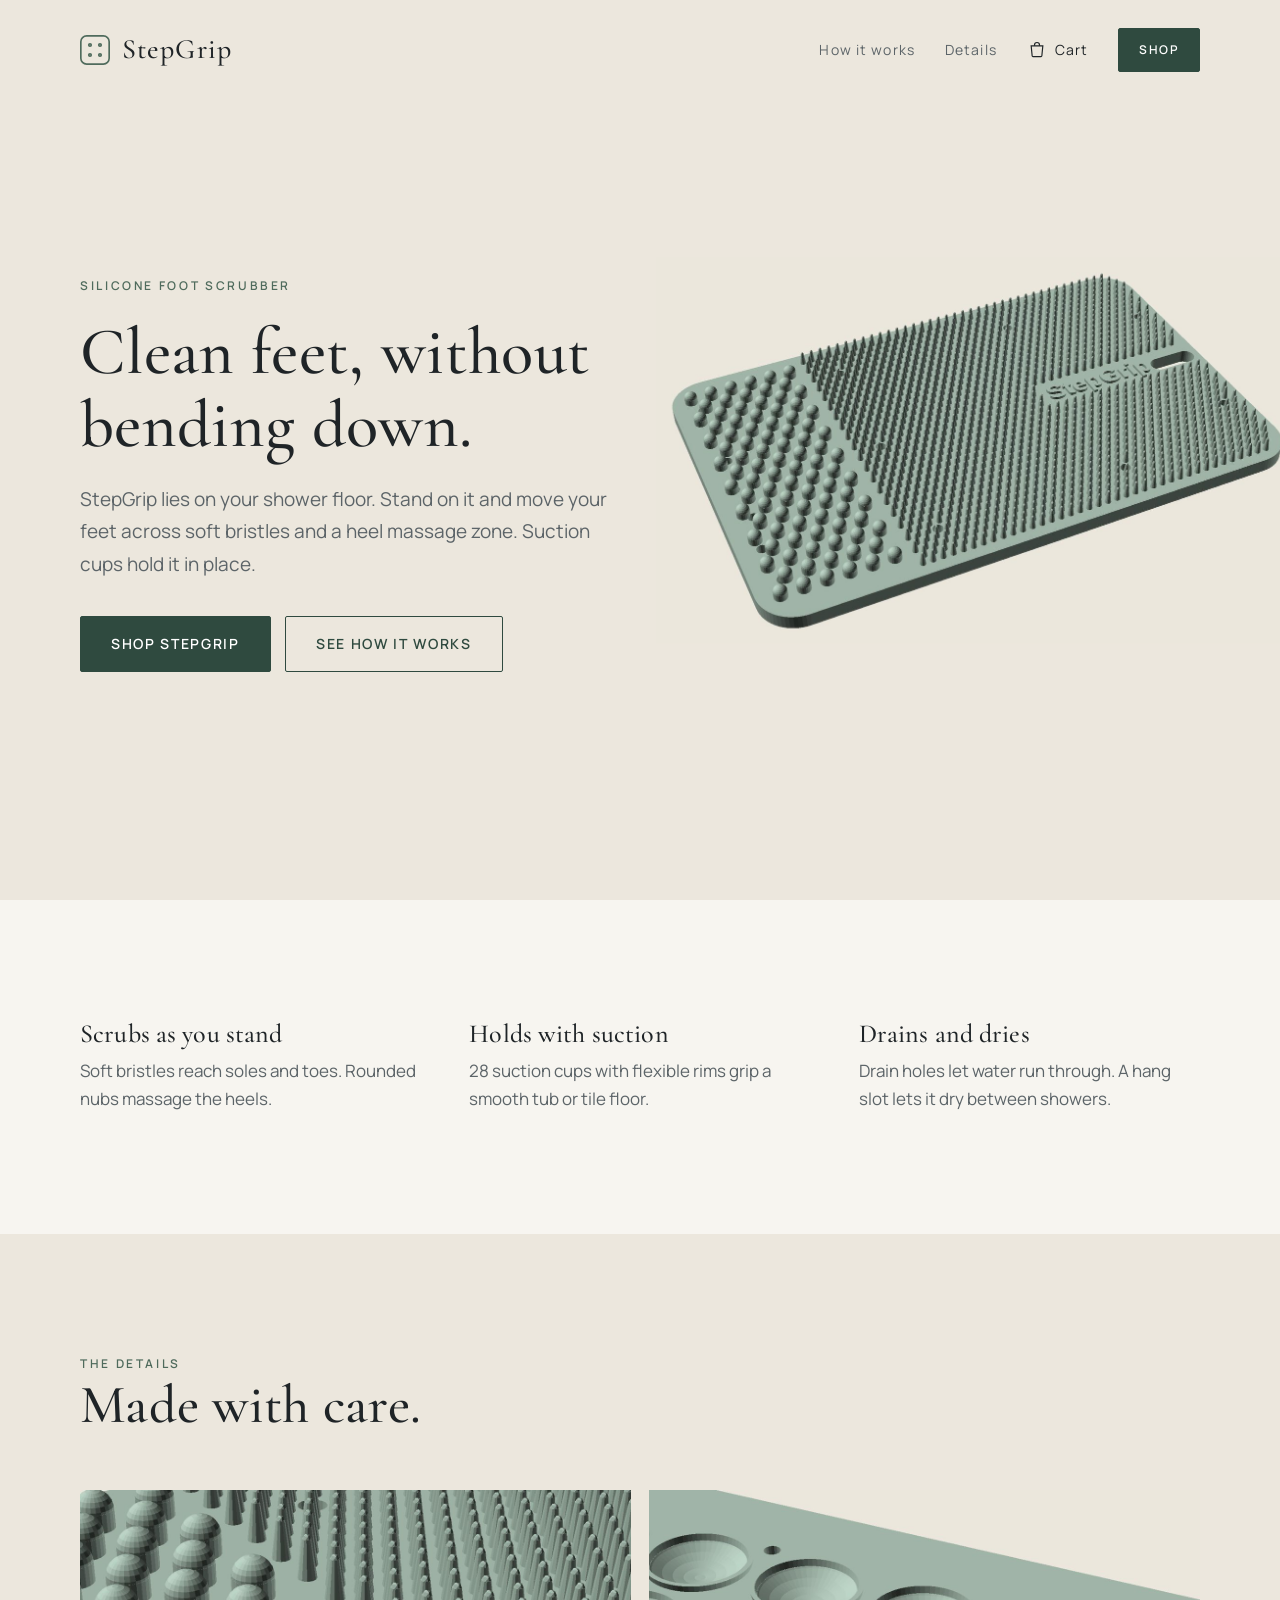
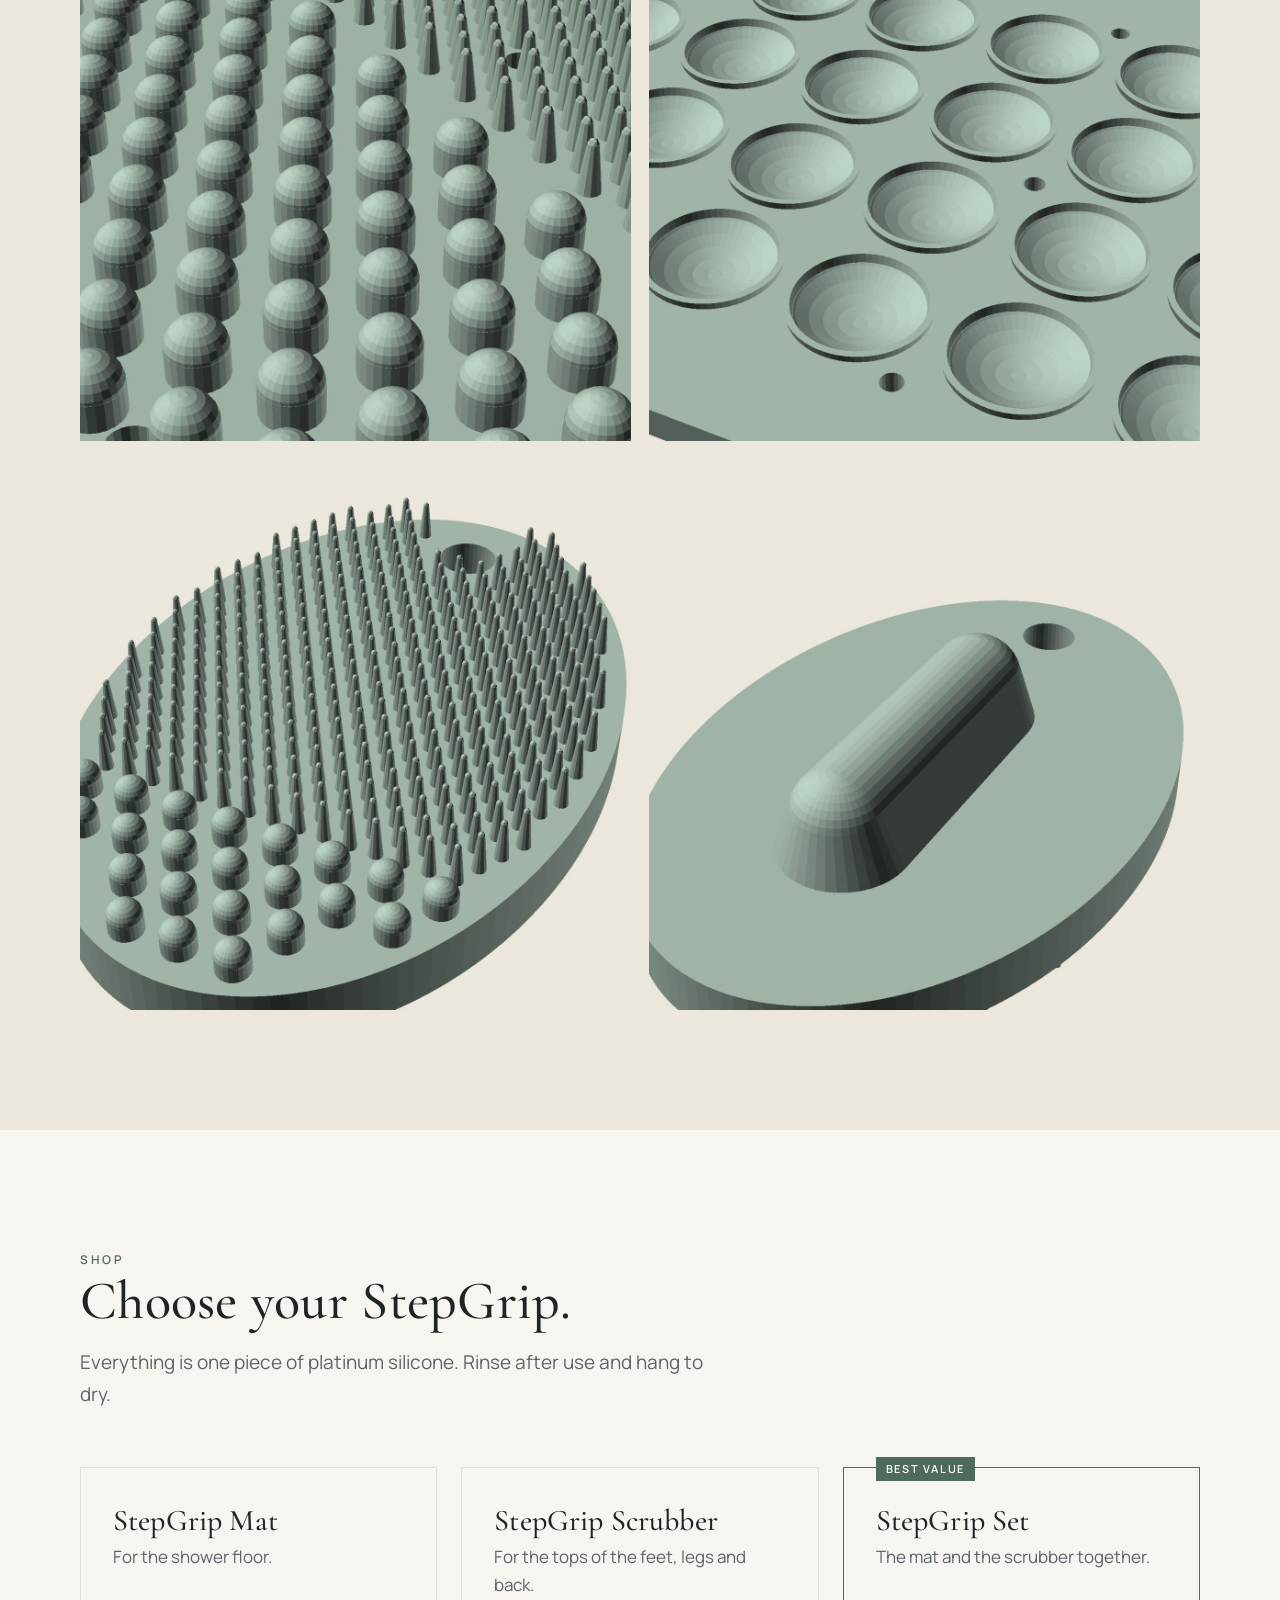
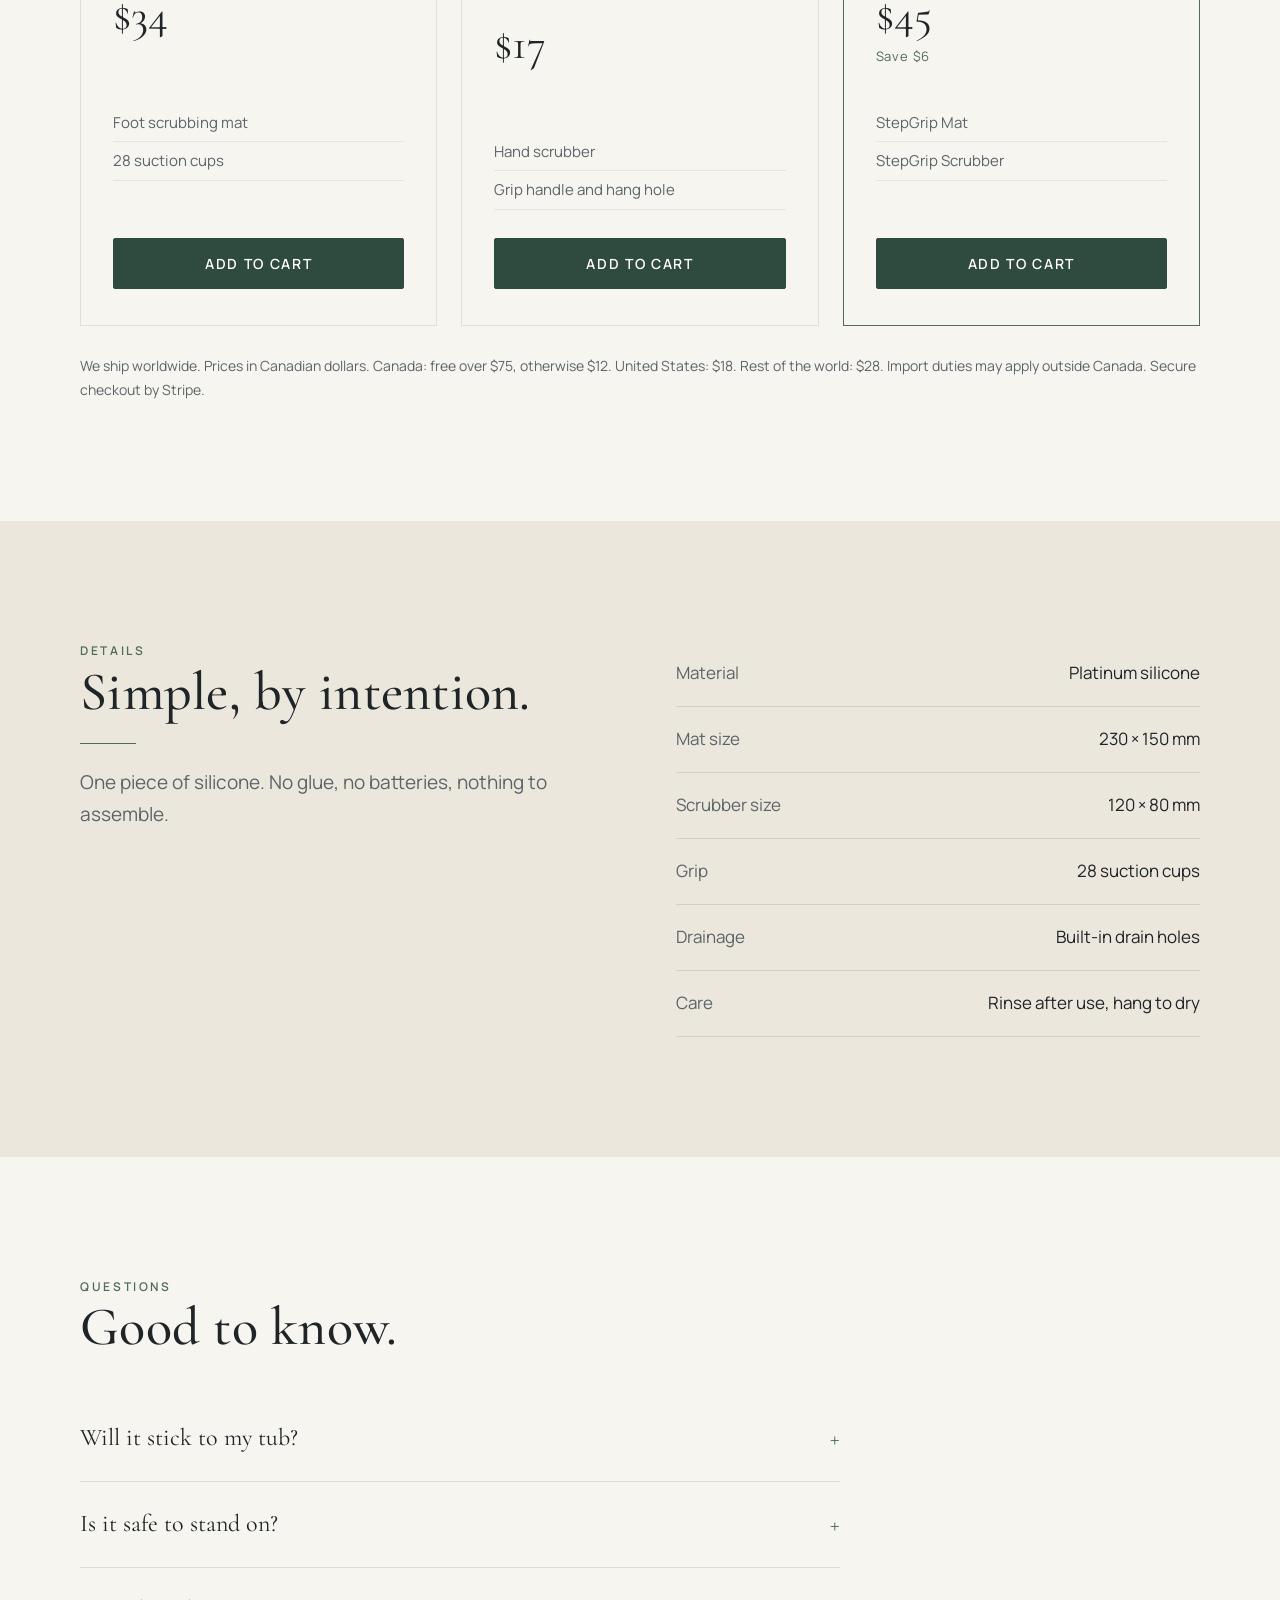
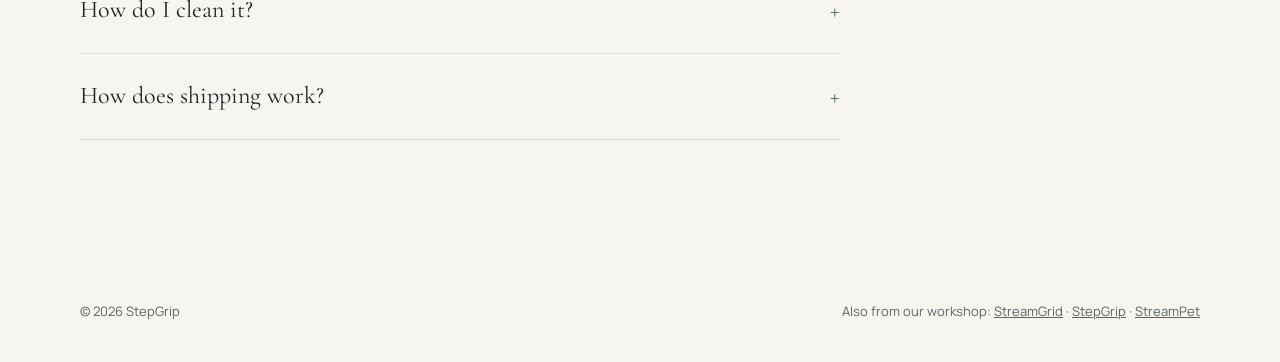
==== stepgrip.html @ 47c677d3 "Add StepGrip and StreamPet pages with shared cart - stepgrip.html: mat ($34), scrubber ($17), set ($" ====
<!doctype html>
<html lang="en">
<head>
<meta charset="utf-8">
<meta name="viewport" content="width=device-width, initial-scale=1">
<title>StepGrip — Clean feet, without bending down</title>
<meta name="description" content="StepGrip is a silicone foot scrubbing mat for the shower, with 28 suction cups, soft bristles and a heel massage zone.">
<link rel="icon" href="assets/favicon.svg" type="image/svg+xml">
<link rel="preconnect" href="https://fonts.googleapis.com">
<link rel="preconnect" href="https://fonts.gstatic.com" crossorigin>
<link href="https://fonts.googleapis.com/css2?family=Cormorant+Garamond:wght@400;500;600&family=Manrope:wght@400;500;600&display=swap" rel="stylesheet">
<link rel="stylesheet" href="assets/site.css">
<style>
  :root { --brass: #4F6B5C; --brass-lt: #9DB3A6; --deep: #2F4A3F; }
  .set .price small { font-family: var(--sans); font-size: 14px; color: var(--slate); }
  .gallery.two figure:nth-child(n) { grid-column: span 3; grid-row: auto; }
  .back-link { font-size: 13px; color: var(--slate); }
</style>
</head>
<body>

<header>
  <div class="wrap">
    <a class="logo" href="stepgrip.html" aria-label="StepGrip home">
      <svg viewBox="0 0 72 72" aria-hidden="true"><g fill="none" stroke="#4F6B5C" stroke-width="4" stroke-linecap="round"><rect x="2" y="2" width="68" height="68" rx="14"/><circle cx="24" cy="24" r="3"/><circle cx="48" cy="24" r="3"/><circle cx="24" cy="48" r="3"/><circle cx="48" cy="48" r="3"/></g></svg>
      <span>StepGrip</span>
    </a>
    <nav>
      <a href="#how">How it works</a>
      <a href="#details">Details</a>
      <button class="cart-btn" data-open-cart aria-label="Open cart"><svg viewBox="0 0 24 24" fill="none" stroke="currentColor" stroke-width="1.4" aria-hidden="true"><path d="M5 7h14l-1.2 12.2a1 1 0 0 1-1 .8H7.2a1 1 0 0 1-1-.8L5 7Z"/><path d="M9 7V6a3 3 0 0 1 6 0v1"/></svg><span class="label">Cart</span><span class="count" data-cart-count hidden>0</span></button>
      <a class="btn" href="#shop">Shop</a>
    </nav>
  </div>
</header>

<main id="top">
  <section class="hero">
    <div class="wrap">
      <div class="hero-text">
        <p class="eyebrow fade d1">Silicone foot scrubber</p>
        <h1 class="fade d2">Clean feet, without bending down.</h1>
        <p class="lead fade d3">StepGrip lies on your shower floor. Stand on it and move your feet across soft bristles and a heel massage zone. Suction cups hold it in place.</p>
        <div class="actions fade d4">
          <a class="btn" href="#shop">Shop StepGrip</a>
          <a class="btn ghost" href="#how">See how it works</a>
        </div>
      </div>
      <div class="hero-img"><img src="assets/img/stepgrip-hero.jpg" alt="StepGrip silicone foot scrubbing mat" width="1310" height="819" fetchpriority="high"></div>
    </div>
  </section>

  <section id="how">
    <div class="wrap intro">
      <div class="reveal"><h3>Scrubs as you stand</h3><p>Soft bristles reach soles and toes. Rounded nubs massage the heels.</p></div>
      <div class="reveal"><h3>Holds with suction</h3><p>28 suction cups with flexible rims grip a smooth tub or tile floor.</p></div>
      <div class="reveal"><h3>Drains and dries</h3><p>Drain holes let water run through. A hang slot lets it dry between showers.</p></div>
    </div>
  </section>

  <section class="alt">
    <div class="wrap">
      <p class="eyebrow reveal">The details</p>
      <h2 class="reveal">Made with care.</h2>
      <div class="gallery two">
        <figure class="reveal"><img src="assets/img/stepgrip-detail.jpg" alt="Close-up of StepGrip bristles and heel nubs" loading="lazy" width="1200" height="1200"><figcaption>Soft bristles beside a heel massage zone.</figcaption></figure>
        <figure class="reveal"><img src="assets/img/stepgrip-back.jpg" alt="Suction cups on the back of StepGrip" loading="lazy" width="1200" height="1200"><figcaption>28 suction cups with flexible sealing rims.</figcaption></figure>
        <figure class="reveal"><img src="assets/img/scrubber-front.jpg" alt="StepGrip Scrubber bristle side" loading="lazy" width="1200" height="1200"><figcaption>The Scrubber: soft bristles for the tops of the feet.</figcaption></figure>
        <figure class="reveal"><img src="assets/img/scrubber-back.jpg" alt="StepGrip Scrubber grip handle" loading="lazy" width="1200" height="1200"><figcaption>A firm handle, held like a brush.</figcaption></figure>
      </div>
    </div>
  </section>

  <!-- SHOP — to change a price, change it in config.php AND assets/shop.js -->
  <section id="shop">
    <div class="wrap">
      <p class="eyebrow reveal">Shop</p>
      <h2 class="reveal">Choose your StepGrip.</h2>
      <p class="lead reveal" style="margin-top:16px">Everything is one piece of platinum silicone. Rinse after use and hang to dry.</p>
      <div class="sets">
        <div class="set reveal">
          <h3>StepGrip Mat</h3><p class="what">For the shower floor.</p>
          <div class="price">$34</div><div class="save">&nbsp;</div>
          <ul><li>Foot scrubbing mat</li><li>28 suction cups</li></ul>
          <button class="btn" data-add="stepgrip">Add to cart</button>
        </div>
        <div class="set reveal">
          <h3>StepGrip Scrubber</h3><p class="what">For the tops of the feet, legs and back.</p>
          <div class="price">$17</div><div class="save">&nbsp;</div>
          <ul><li>Hand scrubber</li><li>Grip handle and hang hole</li></ul>
          <button class="btn" data-add="scrubber">Add to cart</button>
        </div>
        <div class="set featured reveal">
          <span class="tag">Best value</span>
          <h3>StepGrip Set</h3><p class="what">The mat and the scrubber together.</p>
          <div class="price">$45</div><div class="save">Save $6</div>
          <ul><li>StepGrip Mat</li><li>StepGrip Scrubber</li></ul>
          <button class="btn" data-add="stepgrip-set">Add to cart</button>
        </div>
      </div>
      <p class="ship-note reveal">We ship worldwide. Prices in Canadian dollars. Canada: free over $75, otherwise $12. United States: $18. Rest of the world: $28. Import duties may apply outside Canada. Secure checkout by Stripe.</p>
    </div>
  </section>

  <section class="alt" id="details">
    <div class="wrap details">
      <div class="reveal">
        <p class="eyebrow">Details</p>
        <h2>Simple, by intention.</h2>
        <div class="rule"></div>
        <p class="lead">One piece of silicone. No glue, no batteries, nothing to assemble.</p>
      </div>
      <ul class="specs reveal">
        <li><span>Material</span><span>Platinum silicone</span></li>
        <li><span>Mat size</span><span>230 × 150 mm</span></li>
        <li><span>Scrubber size</span><span>120 × 80 mm</span></li>
        <li><span>Grip</span><span>28 suction cups</span></li>
        <li><span>Drainage</span><span>Built-in drain holes</span></li>
        <li><span>Care</span><span>Rinse after use, hang to dry</span></li>
      </ul>
    </div>
  </section>

  <section>
    <div class="wrap">
      <p class="eyebrow reveal">Questions</p>
      <h2 class="reveal">Good to know.</h2>
      <div class="faq">
        <details class="reveal"><summary>Will it stick to my tub?</summary><p>StepGrip grips smooth, clean surfaces such as acrylic, enamel and glazed tile. It may not grip textured anti-slip tub floors.</p></details>
        <details class="reveal"><summary>Is it safe to stand on?</summary><p>Place it on a clean, smooth floor and press it down firmly before stepping on. Use a grab bar if you have one, and take care on any wet floor.</p></details>
        <details class="reveal"><summary>How do I clean it?</summary><p>Rinse it after each shower and hang it by the slot to dry. Wash it in warm, soapy water once a week.</p></details>
        <details class="reveal"><summary>How does shipping work?</summary><p>We ship worldwide. In Canada, orders over $75 ship free; otherwise it is $12. Shipping is $18 to the United States and $28 to the rest of the world. Choose your country in the cart.</p></details>
      </div>
    </div>
  </section>
</main>

<footer>
  <div class="wrap">
    <span>© 2026 StepGrip</span>
    <span class="back-link">Also from our workshop: <a href="index.html">StreamGrid</a> · <a href="stepgrip.html">StepGrip</a> · <a href="streampet.html">StreamPet</a></span>
  </div>
</footer>

<!-- CART -->
<div id="cart" aria-hidden="true">
  <div class="shade" data-close-cart></div>
  <aside class="panel" role="dialog" aria-label="Your cart">
    <div class="panel-head"><h3>Your cart</h3><button class="close" data-close-cart aria-label="Close cart">×</button></div>
    <div id="cart-lines"></div>
    <label class="zone">Ship to
      <select id="cart-zone">
        <option value="CA">Canada</option>
        <option value="US">United States</option>
        <option value="WORLD">Rest of the world</option>
      </select>
    </label>
    <div class="totals">
      <div><span>Subtotal</span><span id="cart-sub">$0.00</span></div>
      <div><span>Shipping</span><span id="cart-ship">—</span></div>
      <div class="grand"><span id="cart-total-label">Total</span><span id="cart-total">$0.00</span></div>
    </div>
    <p id="cart-note"></p>
    <button class="btn" id="checkout-btn" disabled>Checkout</button>
    <p id="cart-error" role="alert"></p>
    <p class="secure">Secure payment by Stripe. Any taxes are shown at checkout.</p>
  </aside>
</div>

<script src="assets/shop.js"></script>
<script>
  // Fades each section in gently as you scroll to it.
  const io = new IntersectionObserver((entries) => {
    entries.forEach(e => { if (e.isIntersecting) { e.target.classList.add('on'); io.unobserve(e.target); } });
  }, { threshold: 0.12 });
  document.querySelectorAll('.reveal').forEach(el => io.observe(el));
</script>
</body>
</html>
---- assets/site.css ----
/* ============ YOUR COLOURS — change them here only ============ */
:root {
  --porcelain: #F7F5F0;   /* main background */
  --linen:     #ECE7DD;   /* second background */
  --graphite:  #1F2427;   /* text */
  --slate:     #5C6468;   /* quiet text */
  --deep:      #233A40;   /* buttons */
  --brass:     #8C6A3A;   /* small labels and lines */
  --brass-lt:  #B08D57;   /* lines on dark backgrounds */
  --serif: 'Cormorant Garamond', Garamond, 'Times New Roman', serif;
  --sans:  'Manrope', system-ui, -apple-system, 'Segoe UI', sans-serif;
}
/* ============================================================== */
* { box-sizing: border-box; margin: 0; padding: 0; }
html { scroll-behavior: smooth; }
body { background: var(--porcelain); color: var(--graphite); font-family: var(--sans); font-size: 17px; line-height: 1.7; -webkit-font-smoothing: antialiased; }
img { max-width: 100%; display: block; }
a { color: inherit; }
.wrap { width: min(1120px, 100% - 48px); margin-inline: auto; }
.eyebrow { font-size: 12px; letter-spacing: .22em; text-transform: uppercase; color: var(--brass); font-weight: 600; }
h1, h2, h3 { font-family: var(--serif); font-weight: 500; line-height: 1.1; letter-spacing: .005em; }
h1 { font-size: clamp(42px, 5.2vw, 72px); }
h2 { font-size: clamp(34px, 4.4vw, 54px); }
h3 { font-size: 26px; }
.lead { font-size: 19px; color: var(--slate); max-width: 34em; }
.btn { display: inline-block; padding: 15px 30px; border-radius: 2px; background: var(--deep); color: #fff; text-decoration: none; font-size: 14px; letter-spacing: .12em; text-transform: uppercase; font-weight: 600; border: 1px solid var(--deep); transition: background .4s, color .4s; cursor: pointer; font-family: var(--sans); }
.btn:hover { background: transparent; color: var(--deep); }
.btn.ghost { background: transparent; color: var(--deep); }
.btn.ghost:hover { background: var(--deep); color: #fff; }
.rule { width: 56px; height: 1px; background: var(--brass); margin: 22px 0; }

/* ---------- header ---------- */
header { position: absolute; inset: 0 0 auto; z-index: 10; padding: 26px 0; }
header .wrap { display: flex; align-items: center; justify-content: space-between; gap: 24px; }
.logo { display: flex; align-items: center; gap: 12px; text-decoration: none; }
.logo svg { width: 30px; height: 30px; }
.logo span { font-family: var(--serif); font-size: 28px; font-weight: 500; letter-spacing: .04em; }
nav { display: flex; align-items: center; gap: 30px; font-size: 14px; letter-spacing: .08em; }
nav a { text-decoration: none; color: var(--slate); transition: color .3s; }
nav a:hover { color: var(--graphite); }
nav .btn { padding: 11px 20px; font-size: 12px; color: #fff; }
nav .btn:hover { color: var(--deep); }

/* ---------- hero: full screen, slow fade-in ---------- */
.hero { min-height: 100vh; min-height: 100svh; display: flex; align-items: center; background: var(--linen); overflow: hidden; }
.hero .wrap { display: grid; grid-template-columns: 1fr 1fr; gap: 32px; align-items: center; }
.hero-text { padding: 120px 0 72px; }
.hero-img img { width: 118%; max-width: none; height: auto; }
.hero h1 { margin: 18px 0 22px; }
.hero .actions { display: flex; flex-wrap: wrap; gap: 14px; margin-top: 36px; }
@media (prefers-reduced-motion: no-preference) {
  .fade { opacity: 0; transform: translateY(14px); animation: fadeUp 1.8s cubic-bezier(.2,.7,.2,1) forwards; }
  .d1 { animation-delay: .2s; } .d2 { animation-delay: .6s; } .d3 { animation-delay: 1s; } .d4 { animation-delay: 1.4s; }
  @keyframes fadeUp { to { opacity: 1; transform: none; } }
  .hero-img { opacity: 0; animation: imgIn 2.6s cubic-bezier(.2,.7,.2,1) .3s forwards; }
  @keyframes imgIn { from { opacity: 0; transform: translateX(24px) scale(1.02); } to { opacity: 1; transform: none; } }
}

/* ---------- sections ---------- */
section { padding: 120px 0; }
.alt { background: var(--linen); }
.intro { display: grid; grid-template-columns: repeat(3, 1fr); gap: 48px; }
.intro h3 { margin-bottom: 8px; }
.intro p { color: var(--slate); }
.steps { display: grid; grid-template-columns: repeat(3, 1fr); gap: 48px; margin-top: 56px; counter-reset: s; }
.step { border-top: 1px solid rgba(31,36,39,.15); padding-top: 26px; }
.step::before { counter-increment: s; content: "0" counter(s); font-family: var(--serif); font-size: 22px; color: var(--brass); display: block; margin-bottom: 10px; }
.step p { color: var(--slate); margin-top: 8px; }

/* ---------- gallery: hover zoom + elegant fades ---------- */
.gallery { display: grid; grid-template-columns: repeat(6, 1fr); gap: 18px; margin-top: 56px; }
.gallery figure { overflow: hidden; background: var(--linen); position: relative; }
.gallery figure:nth-child(1) { grid-column: span 4; grid-row: span 2; }
.gallery figure:nth-child(n+2) { grid-column: span 2; }
.gallery figure:nth-child(4), .gallery figure:nth-child(5) { grid-column: span 3; }
.gallery img { width: 100%; height: 100%; object-fit: cover; aspect-ratio: 1; transition: transform 1.6s cubic-bezier(.2,.7,.2,1); }
.gallery figure:hover img { transform: scale(1.06); }
.gallery figcaption { position: absolute; inset: auto 0 0; padding: 18px 20px; font-size: 13px; letter-spacing: .06em; color: var(--graphite);
  background: linear-gradient(to top, rgba(247,245,240,.94), rgba(247,245,240,0)); opacity: 0; transform: translateY(8px); transition: opacity .8s, transform .8s; }
.gallery figure:hover figcaption, .gallery figure:focus-within figcaption { opacity: 1; transform: none; }
@media (hover: none) { .gallery figcaption { opacity: 1; transform: none; } }
.reveal { opacity: 0; transform: translateY(24px); transition: opacity 1.4s ease, transform 1.4s cubic-bezier(.2,.7,.2,1); }
.reveal.on { opacity: 1; transform: none; }
@media (prefers-reduced-motion: reduce) { .reveal { opacity: 1; transform: none; transition: none; } }

/* ---------- details ---------- */
.details { display: grid; grid-template-columns: 1fr 1fr; gap: 72px; align-items: start; }
.specs { list-style: none; }
.specs li { display: flex; justify-content: space-between; gap: 24px; padding: 18px 0; border-bottom: 1px solid rgba(31,36,39,.12); }
.specs li span:first-child { color: var(--slate); }
.specs li span:last-child { text-align: right; }

/* ---------- about ---------- */
.about { display: grid; grid-template-columns: 5fr 7fr; gap: 72px; align-items: center; }
.about p + p { margin-top: 18px; }
.about blockquote { font-family: var(--serif); font-size: 30px; line-height: 1.3; border-left: 1px solid var(--brass); padding-left: 28px; }

/* ---------- faq ---------- */
.faq { max-width: 760px; margin-top: 40px; }
.faq details { border-bottom: 1px solid rgba(31,36,39,.12); padding: 22px 0; }
.faq summary { cursor: pointer; list-style: none; font-family: var(--serif); font-size: 24px; display: flex; justify-content: space-between; gap: 16px; }
.faq summary::-webkit-details-marker { display: none; }
.faq summary::after { content: "+"; color: var(--brass); transition: transform .4s; }
.faq details[open] summary::after { transform: rotate(45deg); }
.faq details p { color: var(--slate); margin-top: 12px; max-width: 40em; }

/* ---------- enquiry ---------- */
.enquire { background: var(--deep); color: var(--porcelain); }
.enquire .eyebrow { color: var(--brass-lt); }
.enquire .lead { color: rgba(247,245,240,.78); }
.enquire .grid { display: grid; grid-template-columns: 5fr 6fr; gap: 72px; }
form { display: grid; gap: 18px; }
label { font-size: 12px; letter-spacing: .16em; text-transform: uppercase; color: rgba(247,245,240,.78); }
input, textarea { width: 100%; margin-top: 8px; padding: 14px 0; background: transparent; border: 0; border-bottom: 1px solid rgba(247,245,240,.35);
  color: var(--porcelain); font: inherit; outline: none; transition: border-color .3s; }
input:focus, textarea:focus { border-color: var(--brass-lt); }
textarea { min-height: 110px; resize: vertical; }
.enquire .btn { background: var(--porcelain); color: var(--deep); border-color: var(--porcelain); justify-self: start; margin-top: 10px; }
.enquire .btn:hover { background: transparent; color: var(--porcelain); }
.hp { position: absolute; left: -9999px; }
.small { font-size: 14px; color: rgba(247,245,240,.7); margin-top: 22px; }
.small a { color: var(--porcelain); }

footer { padding: 40px 0; font-size: 13px; color: var(--slate); }
footer .wrap { display: flex; justify-content: space-between; gap: 16px; flex-wrap: wrap; }

/* ---------- shop ---------- */
.sets { display: grid; grid-template-columns: repeat(3, 1fr); gap: 24px; margin-top: 56px; }
.set { background: var(--porcelain); border: 1px solid rgba(31,36,39,.1); padding: 36px 32px; display: flex; flex-direction: column; position: relative; }
.set.featured { border-color: var(--brass); }
.set .tag { position: absolute; top: -11px; left: 32px; background: var(--brass); color: #fff; font-size: 11px; letter-spacing: .16em; text-transform: uppercase; padding: 3px 10px; font-weight: 600; }
.set h3 { font-size: 30px; }
.set .what { color: var(--slate); margin: 6px 0 22px; }
.set .price { font-family: var(--serif); font-size: 44px; line-height: 1; }
.set .save { font-size: 13px; color: var(--brass); letter-spacing: .06em; margin-top: 8px; min-height: 2.8em; }
.set .price small { font-family: var(--sans); font-size: 14px; color: var(--slate); letter-spacing: .02em; }
.plan { display: grid; grid-template-columns: 1fr 1fr; border: 1px solid rgba(31,36,39,.18); margin-bottom: 22px; }
.plan label { position: relative; cursor: pointer; text-align: center; font-size: 12px; letter-spacing: .06em; padding: 10px 6px; color: var(--slate); transition: background .3s, color .3s; }
.plan input { position: absolute; opacity: 0; inset: 0; cursor: pointer; }
.plan label:has(input:checked) { background: var(--deep); color: #fff; }
.plan label:has(input:focus-visible) { outline: 2px solid var(--brass); outline-offset: -4px; }
.set ul { list-style: none; margin: 22px 0 28px; color: var(--slate); font-size: 15px; flex: 1; }
.set li { padding: 6px 0; border-bottom: 1px solid rgba(31,36,39,.08); }
.set .btn { text-align: center; }
.sets.two { grid-template-columns: 1fr 1fr; }
.sets.one { grid-template-columns: minmax(0, 420px); }
.addon { display: flex; justify-content: space-between; align-items: center; gap: 20px; margin-top: 24px; padding: 22px 32px; border: 1px solid rgba(31,36,39,.1); background: var(--porcelain); flex-wrap: wrap; }
.addon p { color: var(--slate); }
.addon + .addon { margin-top: 14px; }
.ship-note { margin-top: 28px; font-size: 14px; color: var(--slate); }

/* ---------- cart drawer ---------- */
.cart-btn { position: relative; background: none; border: 0; cursor: pointer; color: var(--graphite); font: inherit; font-size: 14px; letter-spacing: .08em; display: flex; align-items: center; gap: 8px; }
.cart-btn svg { width: 20px; height: 20px; }
.cart-btn .count { min-width: 18px; height: 18px; border-radius: 9px; background: var(--deep); color: #fff; font-size: 11px; display: inline-grid; place-items: center; padding: 0 5px; }
.cart-btn .count[hidden] { display: none; }
#cart { position: fixed; inset: 0; z-index: 50; visibility: hidden; }
#cart.open { visibility: visible; }
#cart .shade { position: absolute; inset: 0; background: rgba(31,36,39,.35); opacity: 0; transition: opacity .5s; }
#cart.open .shade { opacity: 1; }
#cart .panel { position: absolute; top: 0; right: 0; height: 100%; width: min(420px, 100%); background: var(--porcelain); padding: 32px; display: flex; flex-direction: column;
  transform: translateX(100%); transition: transform .6s cubic-bezier(.2,.7,.2,1); }
#cart.open .panel { transform: none; }
.panel-head { display: flex; justify-content: space-between; align-items: center; margin-bottom: 24px; }
.panel-head h3 { font-size: 32px; }
.close { background: none; border: 0; font-size: 28px; cursor: pointer; color: var(--slate); line-height: 1; }
#cart-lines { flex: 1; overflow-y: auto; }
.cart-line { display: flex; justify-content: space-between; align-items: center; gap: 16px; padding: 18px 0; border-bottom: 1px solid rgba(31,36,39,.1); }
.cart-line strong { display: block; font-weight: 500; }
.cart-line span { color: var(--slate); font-size: 14px; }
.qty { display: flex; align-items: center; gap: 12px; }
.qty button { width: 30px; height: 30px; border: 1px solid rgba(31,36,39,.2); background: none; cursor: pointer; font-size: 16px; color: var(--graphite); }
.qty span { min-width: 16px; text-align: center; color: var(--graphite); }
.cart-empty { color: var(--slate); padding: 24px 0; }
.totals { border-top: 1px solid rgba(31,36,39,.15); padding-top: 18px; margin-top: 12px; }
.totals div { display: flex; justify-content: space-between; padding: 4px 0; color: var(--slate); }
.totals .grand { color: var(--graphite); font-size: 20px; padding-top: 10px; }
#cart .zone { display: flex; justify-content: space-between; align-items: center; gap: 12px; margin-top: 14px; font-size: 12px; letter-spacing: .16em; text-transform: uppercase; color: var(--slate); }
#cart .zone select { font: inherit; font-size: 14px; letter-spacing: 0; text-transform: none; color: var(--graphite); background: transparent; border: 1px solid rgba(31,36,39,.2); padding: 8px 10px; }
#cart-note { font-size: 13px; color: var(--brass); margin-top: 8px; min-height: 1.3em; }
#checkout-btn { width: 100%; margin-top: 18px; }
#checkout-btn:disabled { opacity: .45; cursor: not-allowed; }
#cart-error { color: #9B2C2C; font-size: 14px; margin-top: 10px; min-height: 1.2em; }
.secure { font-size: 12px; color: var(--slate); text-align: center; margin-top: 10px; }

/* ---------- phones ---------- */
@media (max-width: 860px) {
  nav a:not(.btn) { display: none; }
  .hero .wrap { grid-template-columns: 1fr; gap: 8px; }
  .hero-text { padding: 120px 0 0; }
  .hero-img { padding-bottom: 40px; }
  .hero-img img { width: 100%; }
  section { padding: 84px 0; }
  .intro, .steps, .details, .about, .enquire .grid { grid-template-columns: 1fr; gap: 40px; }
  .gallery { grid-template-columns: 1fr 1fr; }
  .sets, .sets.two, .sets.one { grid-template-columns: 1fr; }
  nav .cart-btn .label { display: none; }
  .gallery figure:nth-child(n) { grid-column: span 1; grid-row: auto; }
  .gallery figure:nth-child(1) { grid-column: span 2; }
}
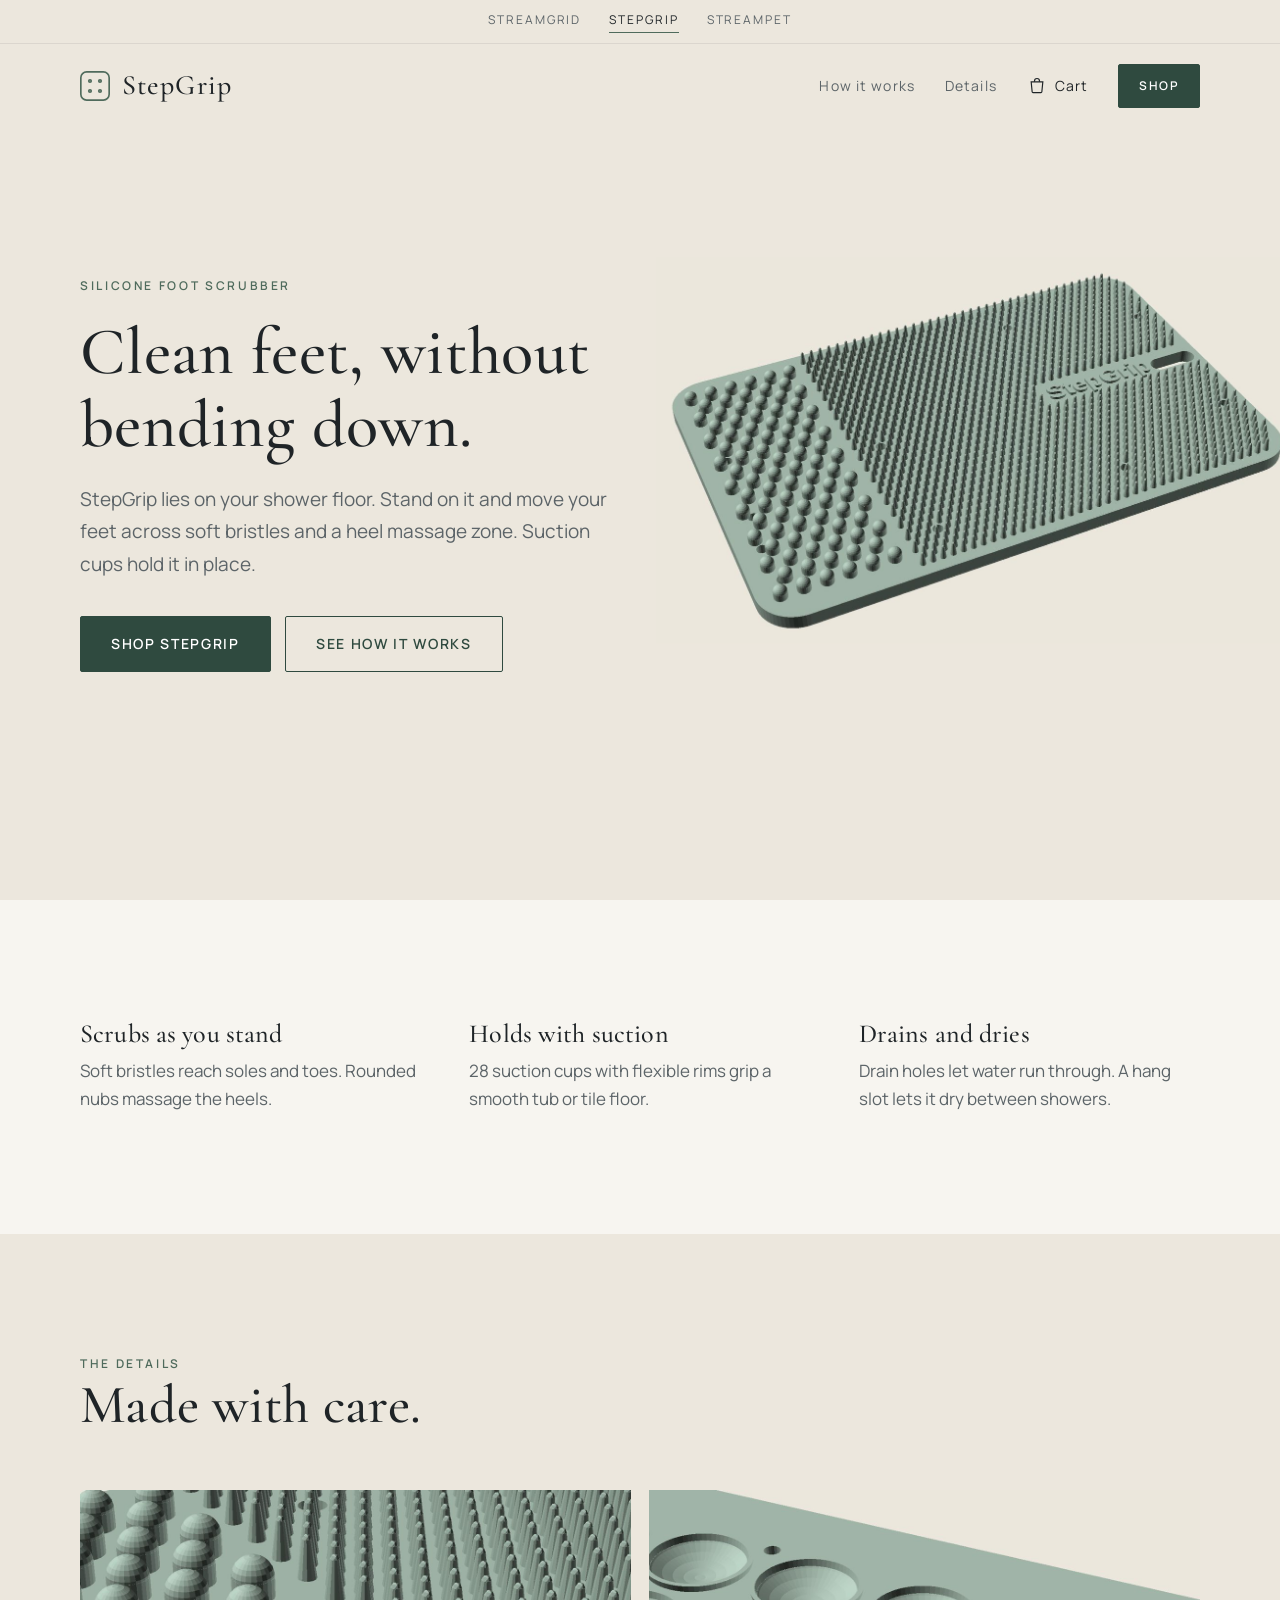
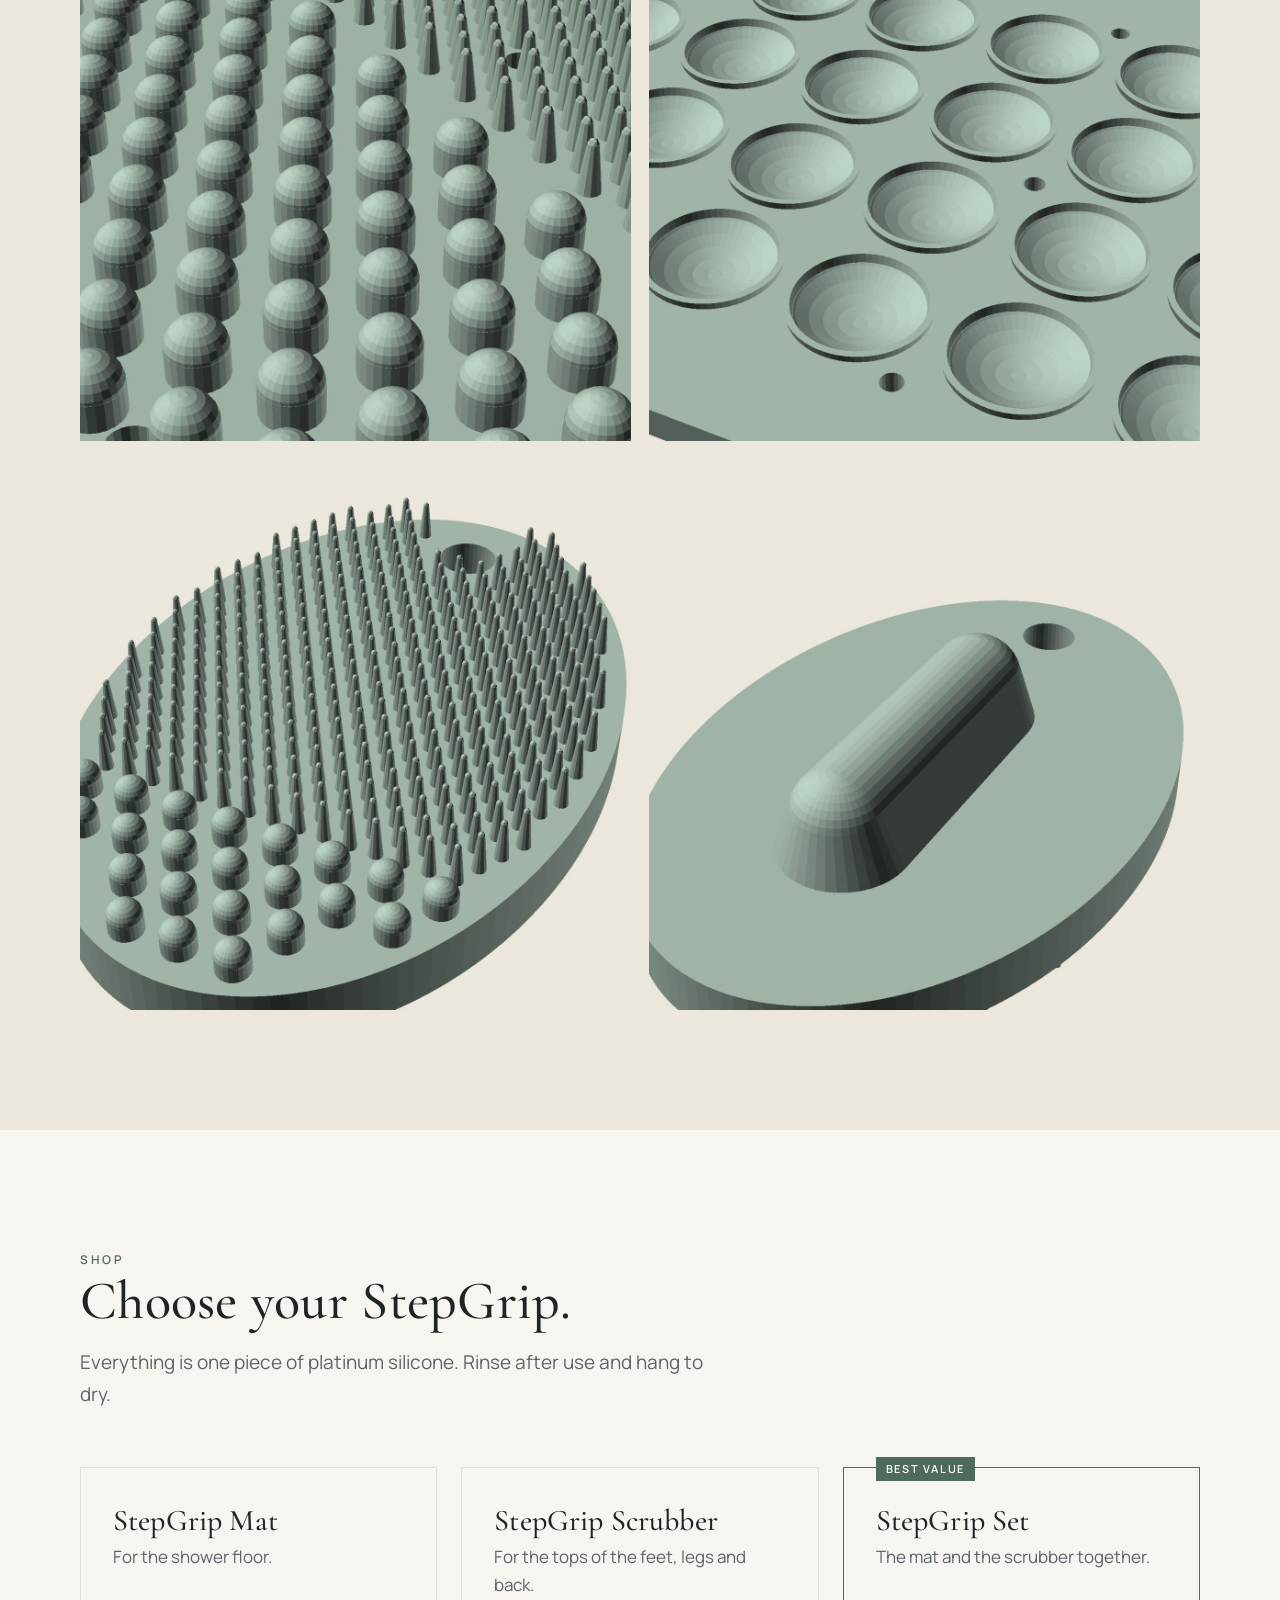
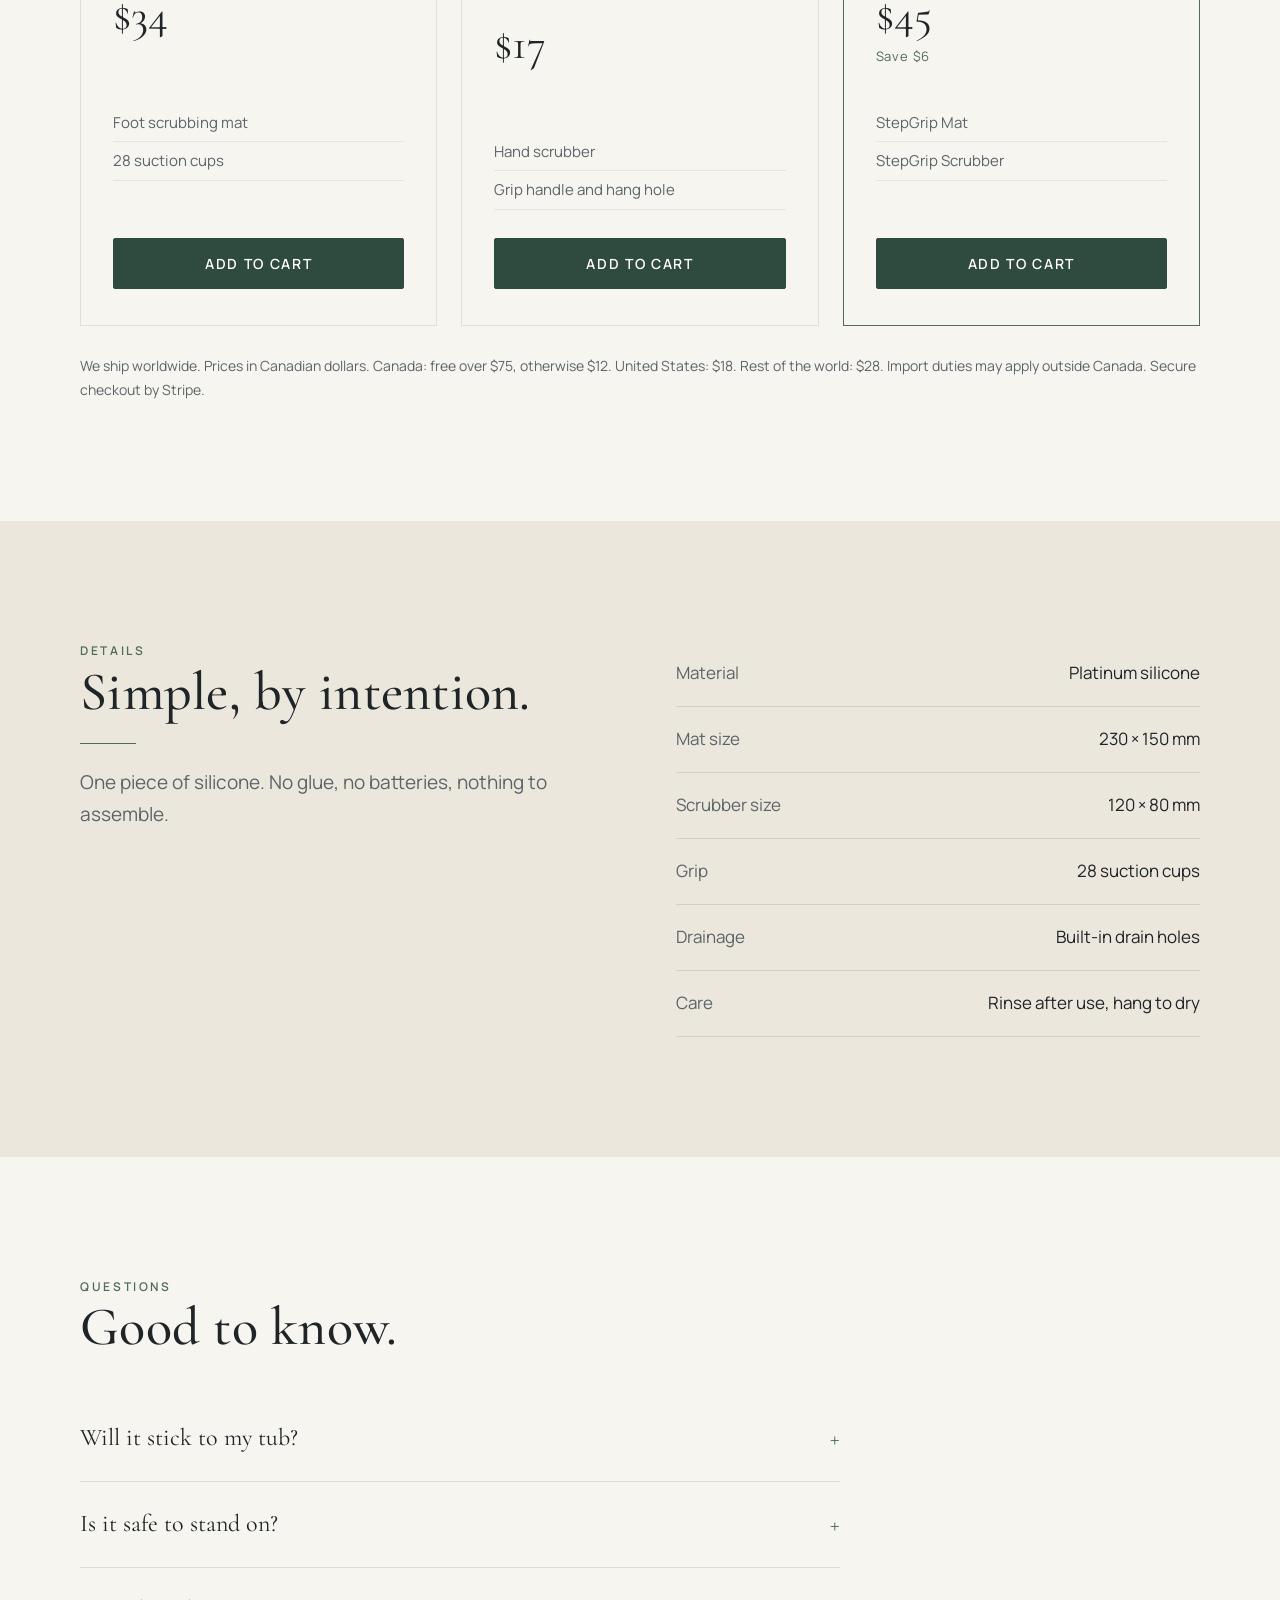
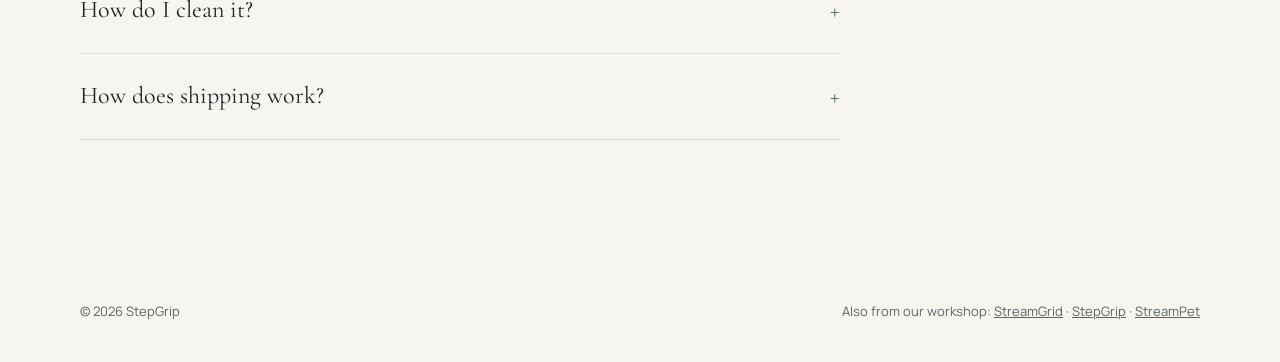
==== commit 3ca1594a: "Add product bar at the top of every page (StreamGrid / StepGrip / StreamPet) Visible on phones too; " ====
--- a/stepgrip.html
+++ b/stepgrip.html
@@ -20,6 +20,7 @@
 <body>
 
 <header>
+  <nav class="brandbar" aria-label="Our products"><a href="index.html">StreamGrid</a><a href="stepgrip.html" aria-current="page">StepGrip</a><a href="streampet.html">StreamPet</a></nav>
   <div class="wrap">
     <a class="logo" href="stepgrip.html" aria-label="StepGrip home">
       <svg viewBox="0 0 72 72" aria-hidden="true"><g fill="none" stroke="#4F6B5C" stroke-width="4" stroke-linecap="round"><rect x="2" y="2" width="68" height="68" rx="14"/><circle cx="24" cy="24" r="3"/><circle cx="48" cy="24" r="3"/><circle cx="24" cy="48" r="3"/><circle cx="48" cy="48" r="3"/></g></svg>
--- a/assets/site.css
+++ b/assets/site.css
@@ -30,7 +30,13 @@
 .rule { width: 56px; height: 1px; background: var(--brass); margin: 22px 0; }
 
 /* ---------- header ---------- */
-header { position: absolute; inset: 0 0 auto; z-index: 10; padding: 26px 0; }
+header { position: absolute; inset: 0 0 auto; z-index: 10; padding: 0 0 22px; }
+.brandbar { display: flex; justify-content: center; gap: 28px; padding: 10px 16px; margin-bottom: 18px; border-bottom: 1px solid rgba(31,36,39,.08);
+  font-size: 12px; letter-spacing: .16em; text-transform: uppercase; }
+.brandbar a { color: var(--slate); text-decoration: none; padding-bottom: 2px; border-bottom: 1px solid transparent; transition: color .3s, border-color .3s; }
+.brandbar a:hover { color: var(--graphite); }
+.brandbar a[aria-current="page"] { color: var(--graphite); border-bottom-color: var(--brass); }
+@media (max-width: 860px) { .brandbar { gap: 18px; font-size: 11px; letter-spacing: .12em; } }
 header .wrap { display: flex; align-items: center; justify-content: space-between; gap: 24px; }
 .logo { display: flex; align-items: center; gap: 12px; text-decoration: none; }
 .logo svg { width: 30px; height: 30px; }
@@ -158,6 +164,7 @@
 #cart.open { visibility: visible; }
 #cart .shade { position: absolute; inset: 0; background: rgba(31,36,39,.35); opacity: 0; transition: opacity .5s; }
 #cart.open .shade { opacity: 1; }
+#cart { overflow: hidden; }
 #cart .panel { position: absolute; top: 0; right: 0; height: 100%; width: min(420px, 100%); background: var(--porcelain); padding: 32px; display: flex; flex-direction: column;
   transform: translateX(100%); transition: transform .6s cubic-bezier(.2,.7,.2,1); }
 #cart.open .panel { transform: none; }
@@ -185,7 +192,10 @@
 
 /* ---------- phones ---------- */
 @media (max-width: 860px) {
-  nav a:not(.btn) { display: none; }
+  header .wrap > nav a:not(.btn) { display: none; }
+  header .wrap > nav { gap: 16px; }
+  .logo span { font-size: 24px; }
+  nav .btn { padding: 10px 14px; }
   .hero .wrap { grid-template-columns: 1fr; gap: 8px; }
   .hero-text { padding: 120px 0 0; }
   .hero-img { padding-bottom: 40px; }
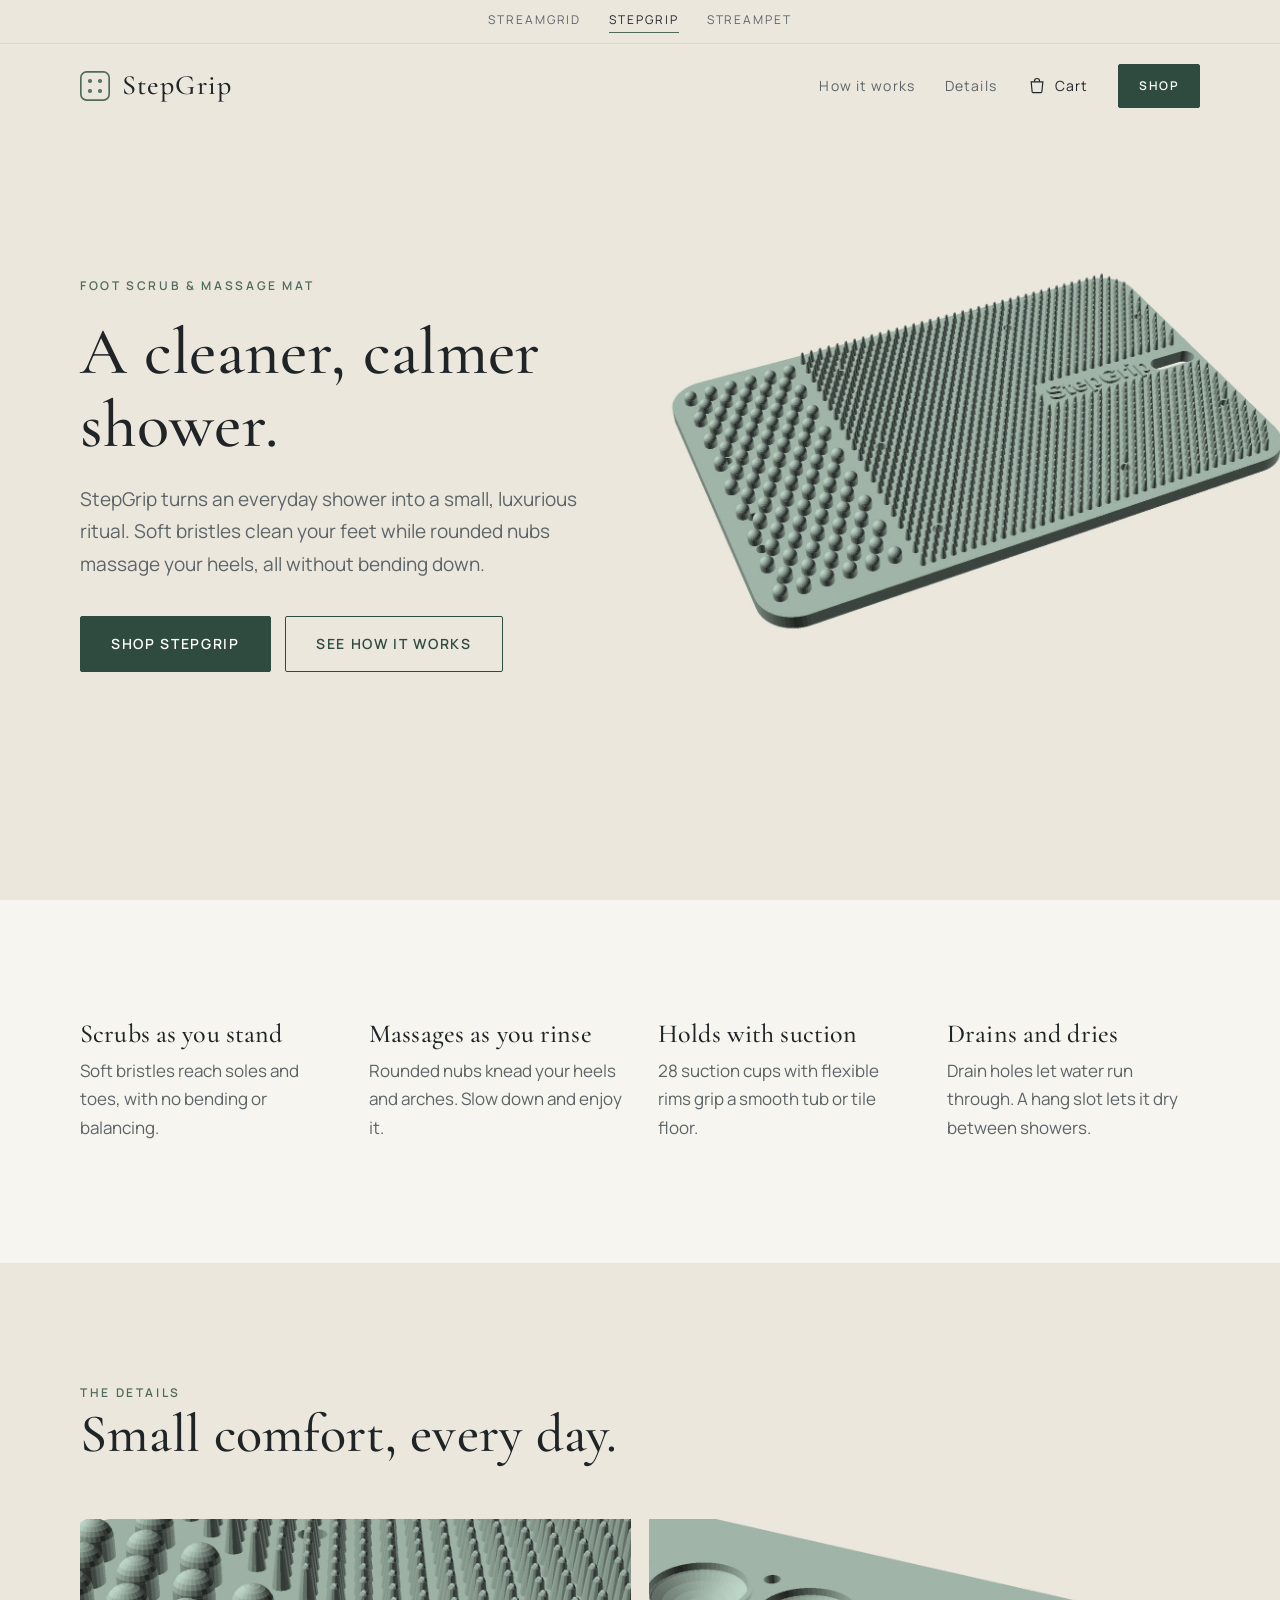
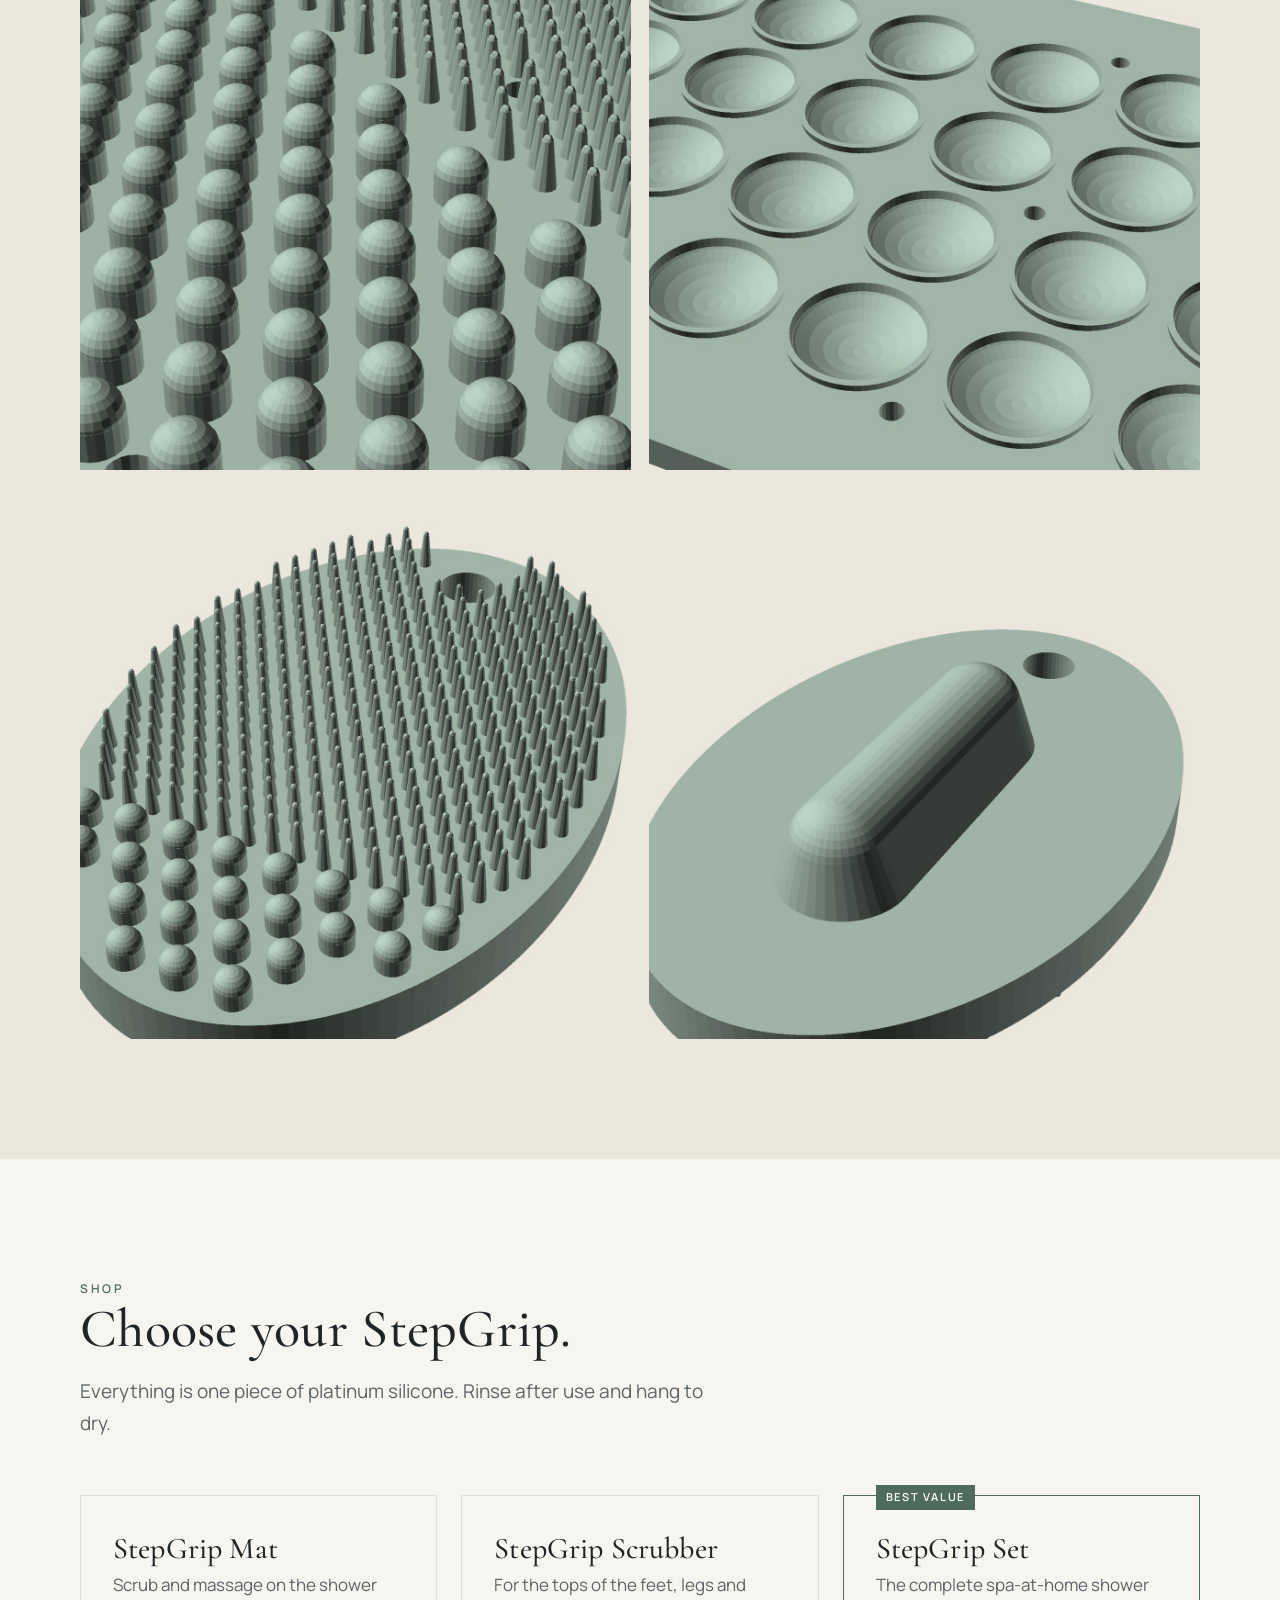
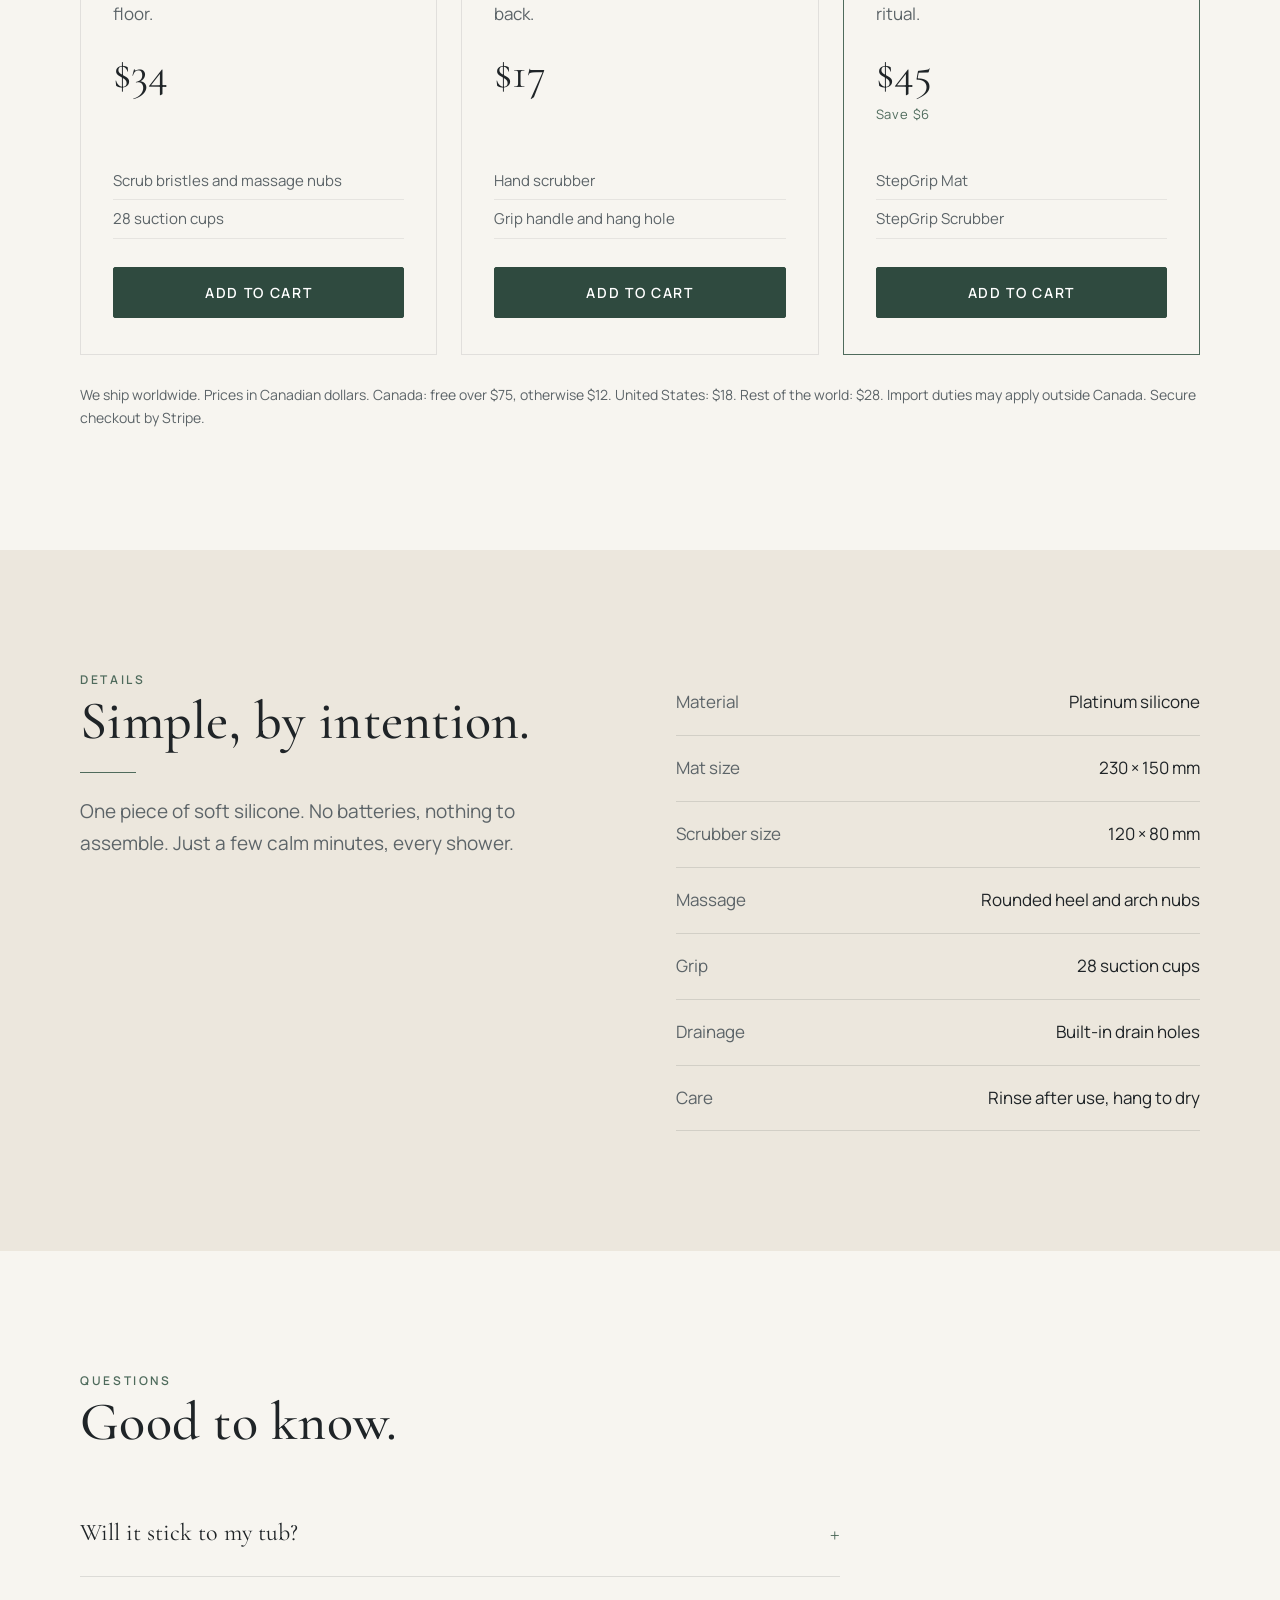
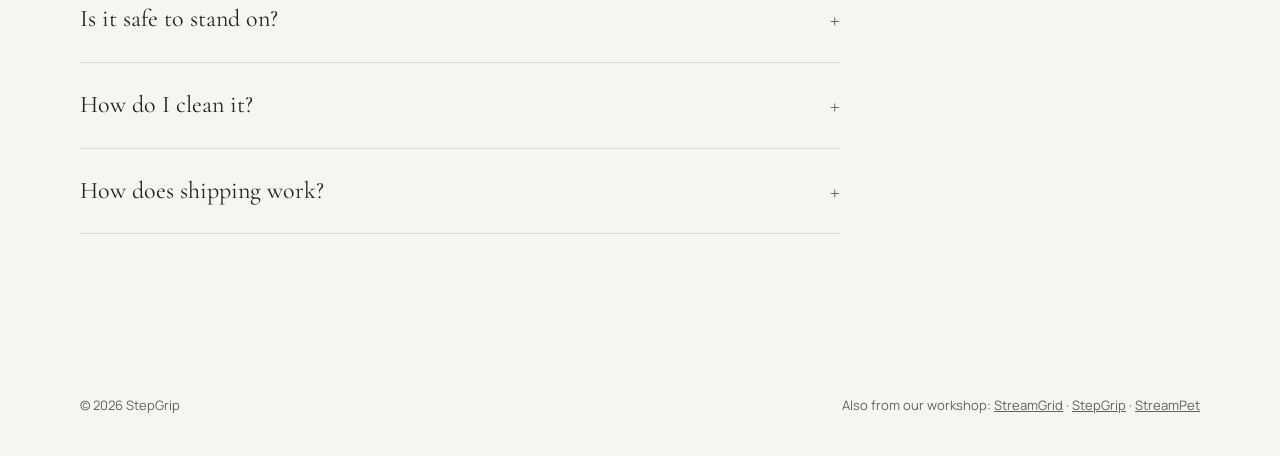
==== commit 1e05fa40: "StepGrip: feature massage and a calm, luxurious shower in the copy Co-Authored-By: Claude Opus 5.5 <" ====
--- a/stepgrip.html
+++ b/stepgrip.html
@@ -3,8 +3,8 @@
 <head>
 <meta charset="utf-8">
 <meta name="viewport" content="width=device-width, initial-scale=1">
-<title>StepGrip — Clean feet, without bending down</title>
-<meta name="description" content="StepGrip is a silicone foot scrubbing mat for the shower, with 28 suction cups, soft bristles and a heel massage zone.">
+<title>StepGrip — A cleaner, calmer shower</title>
+<meta name="description" content="StepGrip is a silicone foot scrubbing and massage mat for the shower, with soft bristles, rounded massage nubs and 28 suction cups.">
 <link rel="icon" href="assets/favicon.svg" type="image/svg+xml">
 <link rel="preconnect" href="https://fonts.googleapis.com">
 <link rel="preconnect" href="https://fonts.gstatic.com" crossorigin>
@@ -39,9 +39,9 @@
   <section class="hero">
     <div class="wrap">
       <div class="hero-text">
-        <p class="eyebrow fade d1">Silicone foot scrubber</p>
-        <h1 class="fade d2">Clean feet, without bending down.</h1>
-        <p class="lead fade d3">StepGrip lies on your shower floor. Stand on it and move your feet across soft bristles and a heel massage zone. Suction cups hold it in place.</p>
+        <p class="eyebrow fade d1">Foot scrub &amp; massage mat</p>
+        <h1 class="fade d2">A cleaner, calmer shower.</h1>
+        <p class="lead fade d3">StepGrip turns an everyday shower into a small, luxurious ritual. Soft bristles clean your feet while rounded nubs massage your heels, all without bending down.</p>
         <div class="actions fade d4">
           <a class="btn" href="#shop">Shop StepGrip</a>
           <a class="btn ghost" href="#how">See how it works</a>
@@ -52,8 +52,9 @@
   </section>
 
   <section id="how">
-    <div class="wrap intro">
-      <div class="reveal"><h3>Scrubs as you stand</h3><p>Soft bristles reach soles and toes. Rounded nubs massage the heels.</p></div>
+    <div class="wrap intro four">
+      <div class="reveal"><h3>Scrubs as you stand</h3><p>Soft bristles reach soles and toes, with no bending or balancing.</p></div>
+      <div class="reveal"><h3>Massages as you rinse</h3><p>Rounded nubs knead your heels and arches. Slow down and enjoy it.</p></div>
       <div class="reveal"><h3>Holds with suction</h3><p>28 suction cups with flexible rims grip a smooth tub or tile floor.</p></div>
       <div class="reveal"><h3>Drains and dries</h3><p>Drain holes let water run through. A hang slot lets it dry between showers.</p></div>
     </div>
@@ -62,11 +63,11 @@
   <section class="alt">
     <div class="wrap">
       <p class="eyebrow reveal">The details</p>
-      <h2 class="reveal">Made with care.</h2>
+      <h2 class="reveal">Small comfort, every day.</h2>
       <div class="gallery two">
-        <figure class="reveal"><img src="assets/img/stepgrip-detail.jpg" alt="Close-up of StepGrip bristles and heel nubs" loading="lazy" width="1200" height="1200"><figcaption>Soft bristles beside a heel massage zone.</figcaption></figure>
+        <figure class="reveal"><img src="assets/img/stepgrip-detail.jpg" alt="Close-up of StepGrip bristles and heel nubs" loading="lazy" width="1200" height="1200"><figcaption>Soft bristles to scrub, rounded nubs to massage.</figcaption></figure>
         <figure class="reveal"><img src="assets/img/stepgrip-back.jpg" alt="Suction cups on the back of StepGrip" loading="lazy" width="1200" height="1200"><figcaption>28 suction cups with flexible sealing rims.</figcaption></figure>
-        <figure class="reveal"><img src="assets/img/scrubber-front.jpg" alt="StepGrip Scrubber bristle side" loading="lazy" width="1200" height="1200"><figcaption>The Scrubber: soft bristles for the tops of the feet.</figcaption></figure>
+        <figure class="reveal"><img src="assets/img/scrubber-front.jpg" alt="StepGrip Scrubber bristle side" loading="lazy" width="1200" height="1200"><figcaption>The Scrubber: a gentle massage for the tops of the feet, legs and back.</figcaption></figure>
         <figure class="reveal"><img src="assets/img/scrubber-back.jpg" alt="StepGrip Scrubber grip handle" loading="lazy" width="1200" height="1200"><figcaption>A firm handle, held like a brush.</figcaption></figure>
       </div>
     </div>
@@ -80,9 +81,9 @@
       <p class="lead reveal" style="margin-top:16px">Everything is one piece of platinum silicone. Rinse after use and hang to dry.</p>
       <div class="sets">
         <div class="set reveal">
-          <h3>StepGrip Mat</h3><p class="what">For the shower floor.</p>
+          <h3>StepGrip Mat</h3><p class="what">Scrub and massage on the shower floor.</p>
           <div class="price">$34</div><div class="save">&nbsp;</div>
-          <ul><li>Foot scrubbing mat</li><li>28 suction cups</li></ul>
+          <ul><li>Scrub bristles and massage nubs</li><li>28 suction cups</li></ul>
           <button class="btn" data-add="stepgrip">Add to cart</button>
         </div>
         <div class="set reveal">
@@ -93,7 +94,7 @@
         </div>
         <div class="set featured reveal">
           <span class="tag">Best value</span>
-          <h3>StepGrip Set</h3><p class="what">The mat and the scrubber together.</p>
+          <h3>StepGrip Set</h3><p class="what">The complete spa-at-home shower ritual.</p>
           <div class="price">$45</div><div class="save">Save $6</div>
           <ul><li>StepGrip Mat</li><li>StepGrip Scrubber</li></ul>
           <button class="btn" data-add="stepgrip-set">Add to cart</button>
@@ -109,12 +110,13 @@
         <p class="eyebrow">Details</p>
         <h2>Simple, by intention.</h2>
         <div class="rule"></div>
-        <p class="lead">One piece of silicone. No glue, no batteries, nothing to assemble.</p>
+        <p class="lead">One piece of soft silicone. No batteries, nothing to assemble. Just a few calm minutes, every shower.</p>
       </div>
       <ul class="specs reveal">
         <li><span>Material</span><span>Platinum silicone</span></li>
         <li><span>Mat size</span><span>230 × 150 mm</span></li>
         <li><span>Scrubber size</span><span>120 × 80 mm</span></li>
+        <li><span>Massage</span><span>Rounded heel and arch nubs</span></li>
         <li><span>Grip</span><span>28 suction cups</span></li>
         <li><span>Drainage</span><span>Built-in drain holes</span></li>
         <li><span>Care</span><span>Rinse after use, hang to dry</span></li>
--- a/assets/site.css
+++ b/assets/site.css
@@ -66,6 +66,7 @@
 section { padding: 120px 0; }
 .alt { background: var(--linen); }
 .intro { display: grid; grid-template-columns: repeat(3, 1fr); gap: 48px; }
+.intro.four { grid-template-columns: repeat(4, 1fr); gap: 36px; }
 .intro h3 { margin-bottom: 8px; }
 .intro p { color: var(--slate); }
 .steps { display: grid; grid-template-columns: repeat(3, 1fr); gap: 48px; margin-top: 56px; counter-reset: s; }
@@ -201,7 +202,7 @@
   .hero-img { padding-bottom: 40px; }
   .hero-img img { width: 100%; }
   section { padding: 84px 0; }
-  .intro, .steps, .details, .about, .enquire .grid { grid-template-columns: 1fr; gap: 40px; }
+  .intro, .intro.four, .steps, .details, .about, .enquire .grid { grid-template-columns: 1fr; gap: 40px; }
   .gallery { grid-template-columns: 1fr 1fr; }
   .sets, .sets.two, .sets.one { grid-template-columns: 1fr; }
   nav .cart-btn .label { display: none; }
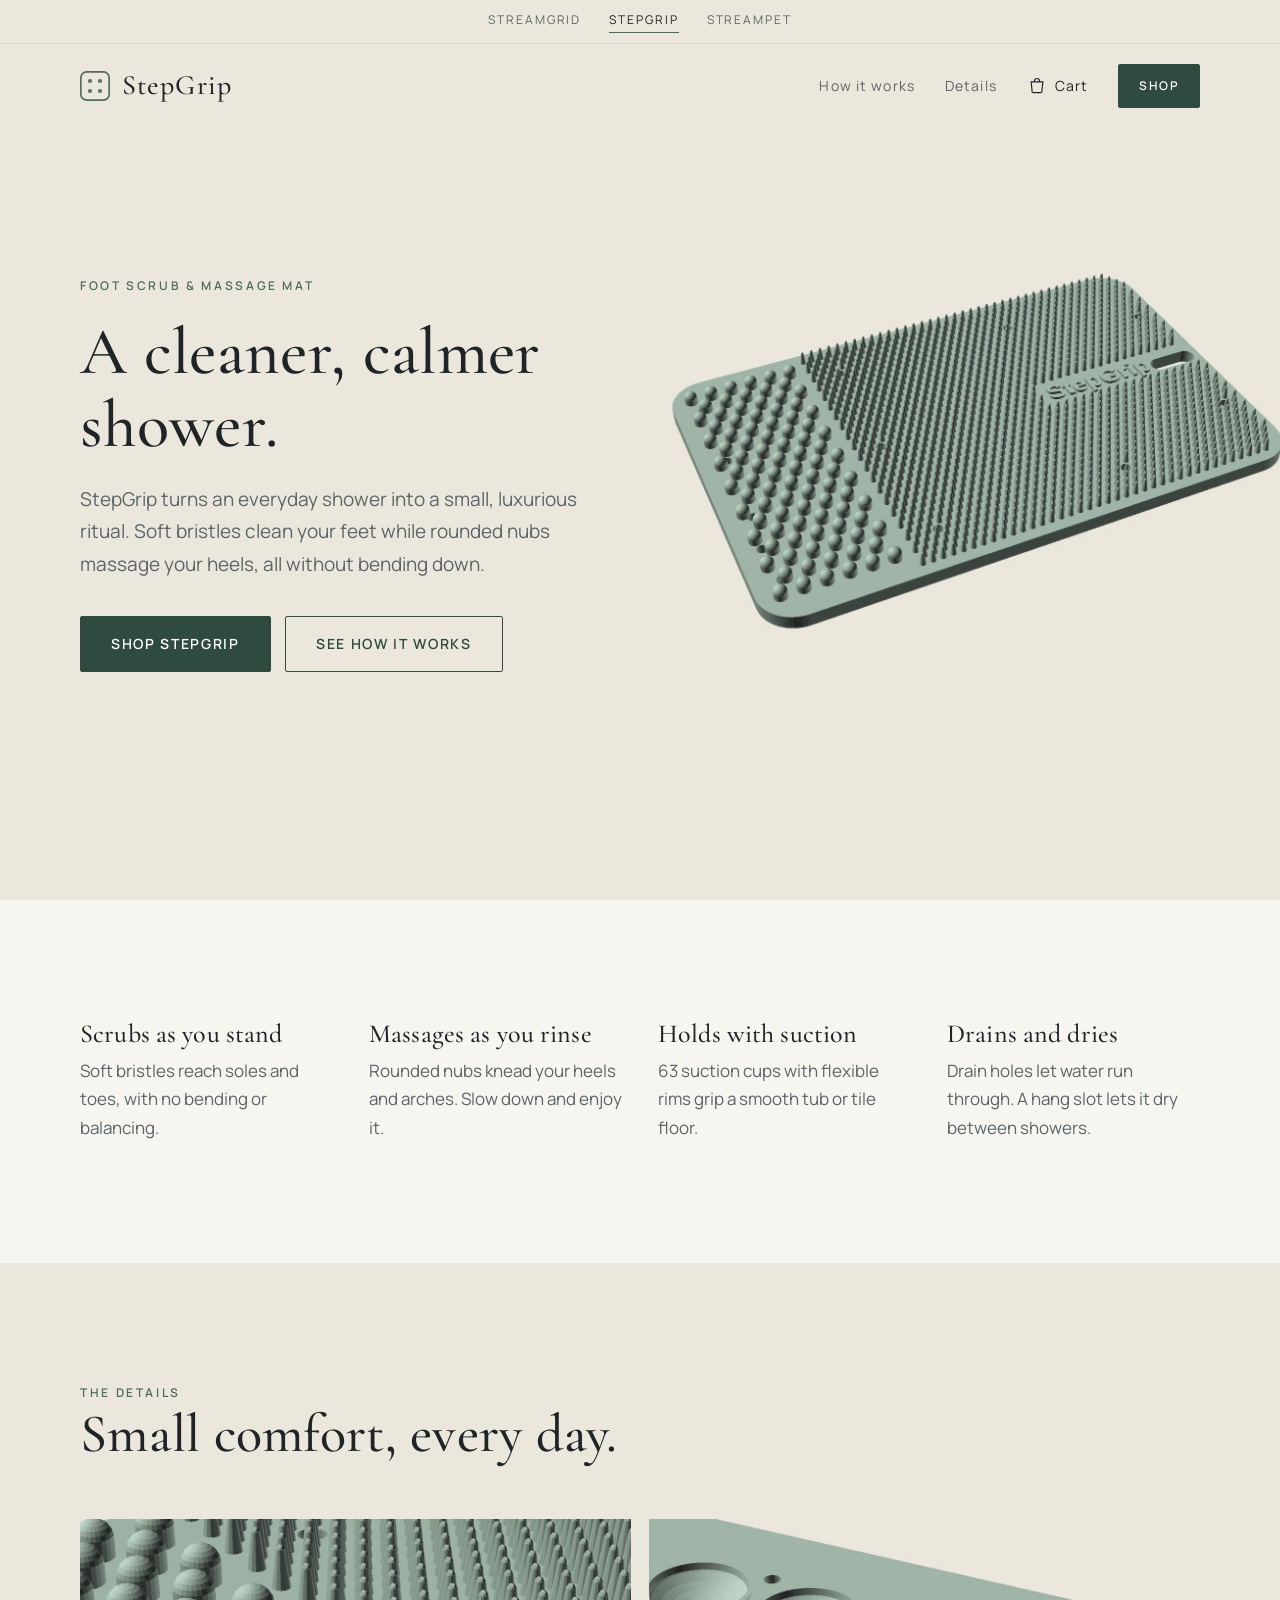
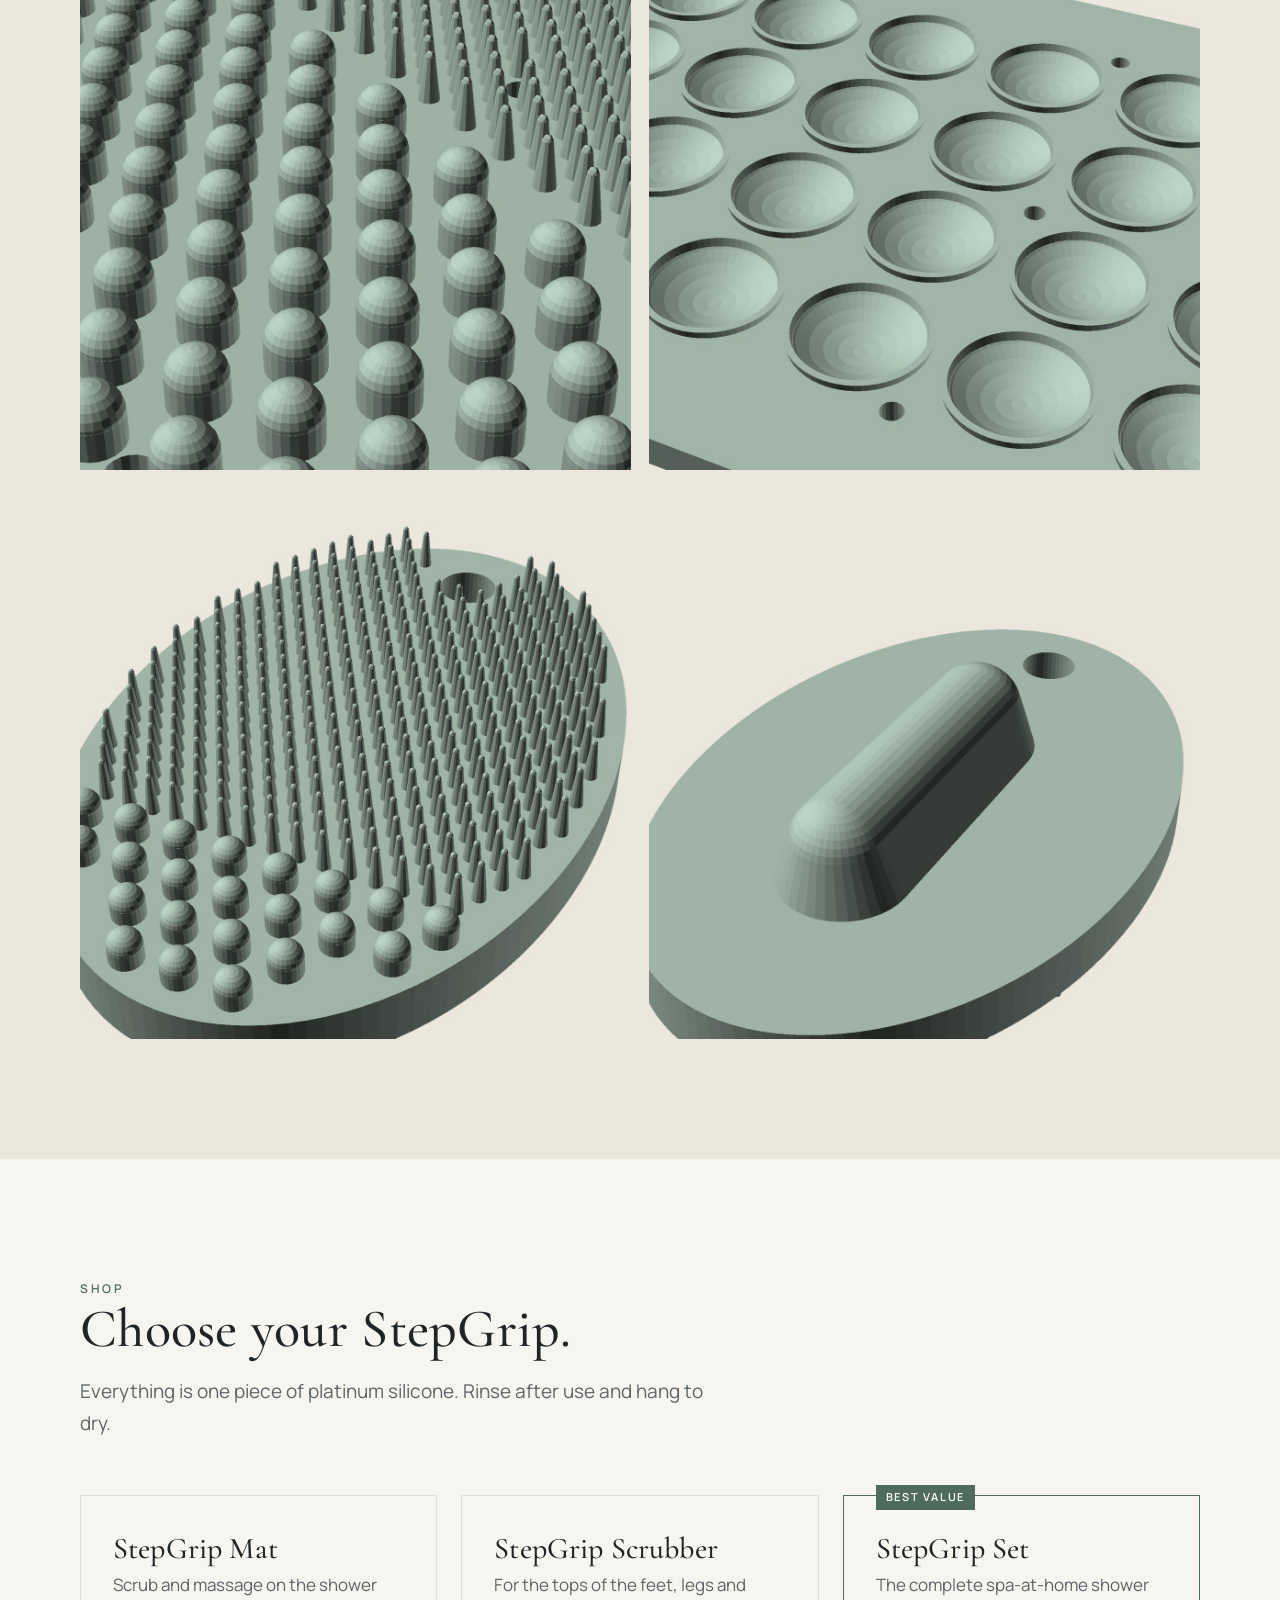
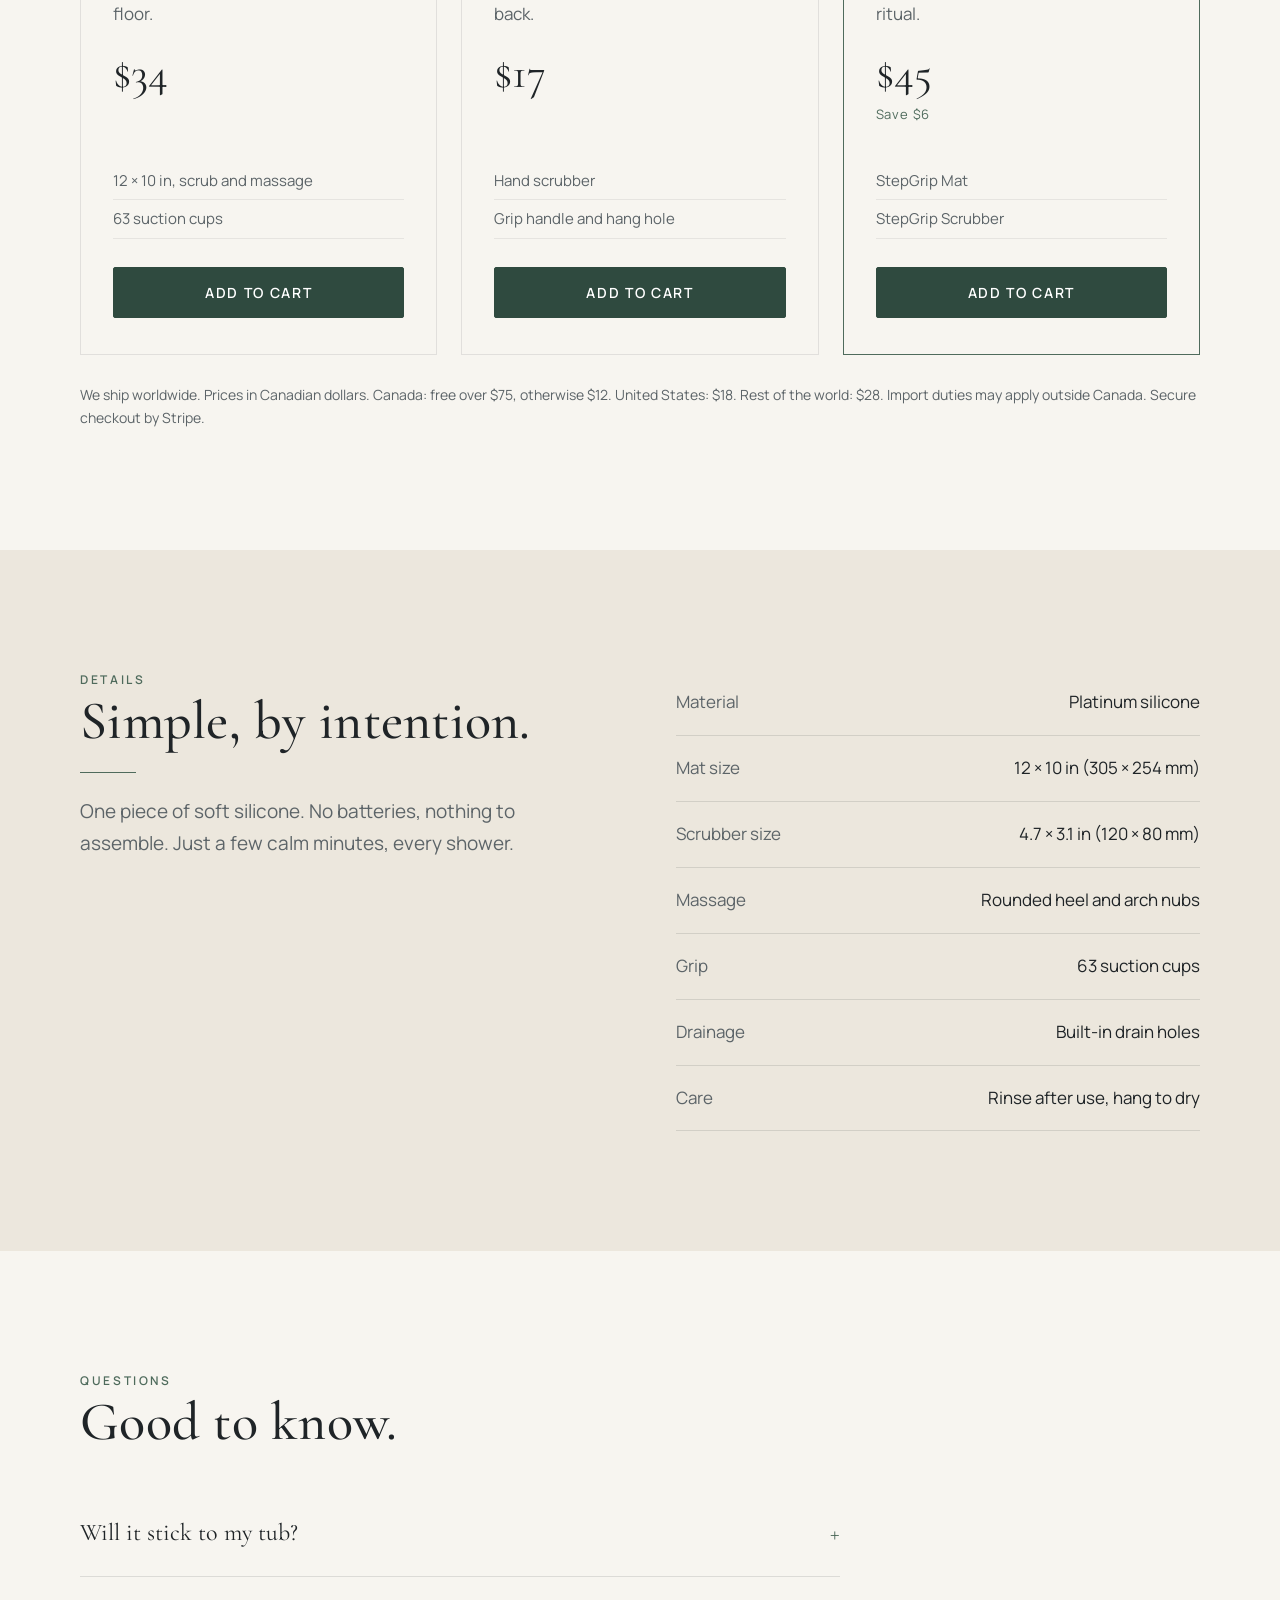
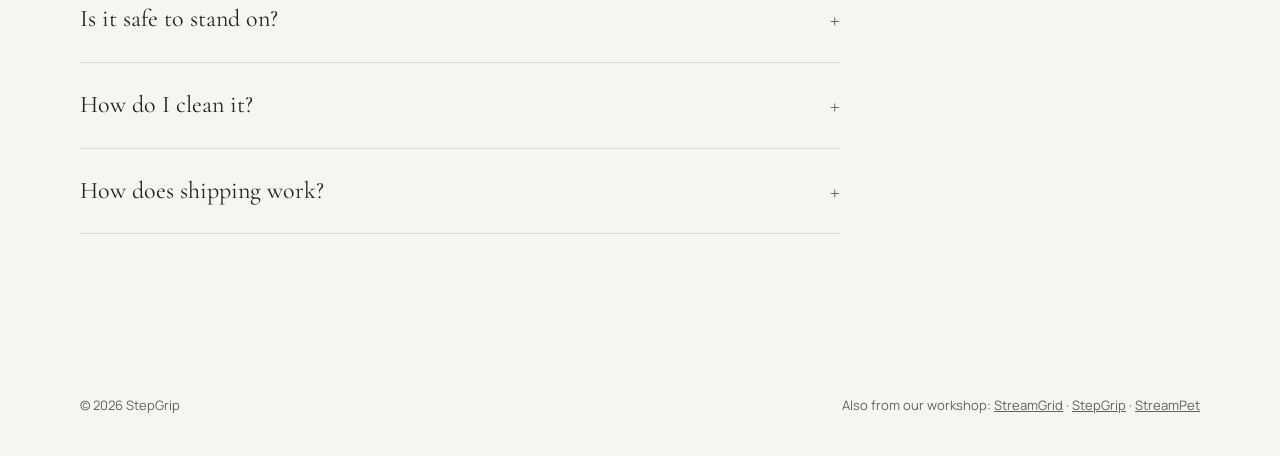
==== commit f477398e: "StepGrip: update to 12 x 10 in mat with 63 suction cups Co-Authored-By: Claude Opus 5.5 <noreply@ant" ====
--- a/stepgrip.html
+++ b/stepgrip.html
@@ -55,7 +55,7 @@
     <div class="wrap intro four">
       <div class="reveal"><h3>Scrubs as you stand</h3><p>Soft bristles reach soles and toes, with no bending or balancing.</p></div>
       <div class="reveal"><h3>Massages as you rinse</h3><p>Rounded nubs knead your heels and arches. Slow down and enjoy it.</p></div>
-      <div class="reveal"><h3>Holds with suction</h3><p>28 suction cups with flexible rims grip a smooth tub or tile floor.</p></div>
+      <div class="reveal"><h3>Holds with suction</h3><p>63 suction cups with flexible rims grip a smooth tub or tile floor.</p></div>
       <div class="reveal"><h3>Drains and dries</h3><p>Drain holes let water run through. A hang slot lets it dry between showers.</p></div>
     </div>
   </section>
@@ -66,7 +66,7 @@
       <h2 class="reveal">Small comfort, every day.</h2>
       <div class="gallery two">
         <figure class="reveal"><img src="assets/img/stepgrip-detail.jpg" alt="Close-up of StepGrip bristles and heel nubs" loading="lazy" width="1200" height="1200"><figcaption>Soft bristles to scrub, rounded nubs to massage.</figcaption></figure>
-        <figure class="reveal"><img src="assets/img/stepgrip-back.jpg" alt="Suction cups on the back of StepGrip" loading="lazy" width="1200" height="1200"><figcaption>28 suction cups with flexible sealing rims.</figcaption></figure>
+        <figure class="reveal"><img src="assets/img/stepgrip-back.jpg" alt="Suction cups on the back of StepGrip" loading="lazy" width="1200" height="1200"><figcaption>63 suction cups with flexible sealing rims.</figcaption></figure>
         <figure class="reveal"><img src="assets/img/scrubber-front.jpg" alt="StepGrip Scrubber bristle side" loading="lazy" width="1200" height="1200"><figcaption>The Scrubber: a gentle massage for the tops of the feet, legs and back.</figcaption></figure>
         <figure class="reveal"><img src="assets/img/scrubber-back.jpg" alt="StepGrip Scrubber grip handle" loading="lazy" width="1200" height="1200"><figcaption>A firm handle, held like a brush.</figcaption></figure>
       </div>
@@ -83,7 +83,7 @@
         <div class="set reveal">
           <h3>StepGrip Mat</h3><p class="what">Scrub and massage on the shower floor.</p>
           <div class="price">$34</div><div class="save">&nbsp;</div>
-          <ul><li>Scrub bristles and massage nubs</li><li>28 suction cups</li></ul>
+          <ul><li>12 × 10 in, scrub and massage</li><li>63 suction cups</li></ul>
           <button class="btn" data-add="stepgrip">Add to cart</button>
         </div>
         <div class="set reveal">
@@ -114,10 +114,10 @@
       </div>
       <ul class="specs reveal">
         <li><span>Material</span><span>Platinum silicone</span></li>
-        <li><span>Mat size</span><span>230 × 150 mm</span></li>
-        <li><span>Scrubber size</span><span>120 × 80 mm</span></li>
+        <li><span>Mat size</span><span>12 × 10 in (305 × 254 mm)</span></li>
+        <li><span>Scrubber size</span><span>4.7 × 3.1 in (120 × 80 mm)</span></li>
         <li><span>Massage</span><span>Rounded heel and arch nubs</span></li>
-        <li><span>Grip</span><span>28 suction cups</span></li>
+        <li><span>Grip</span><span>63 suction cups</span></li>
         <li><span>Drainage</span><span>Built-in drain holes</span></li>
         <li><span>Care</span><span>Rinse after use, hang to dry</span></li>
       </ul>
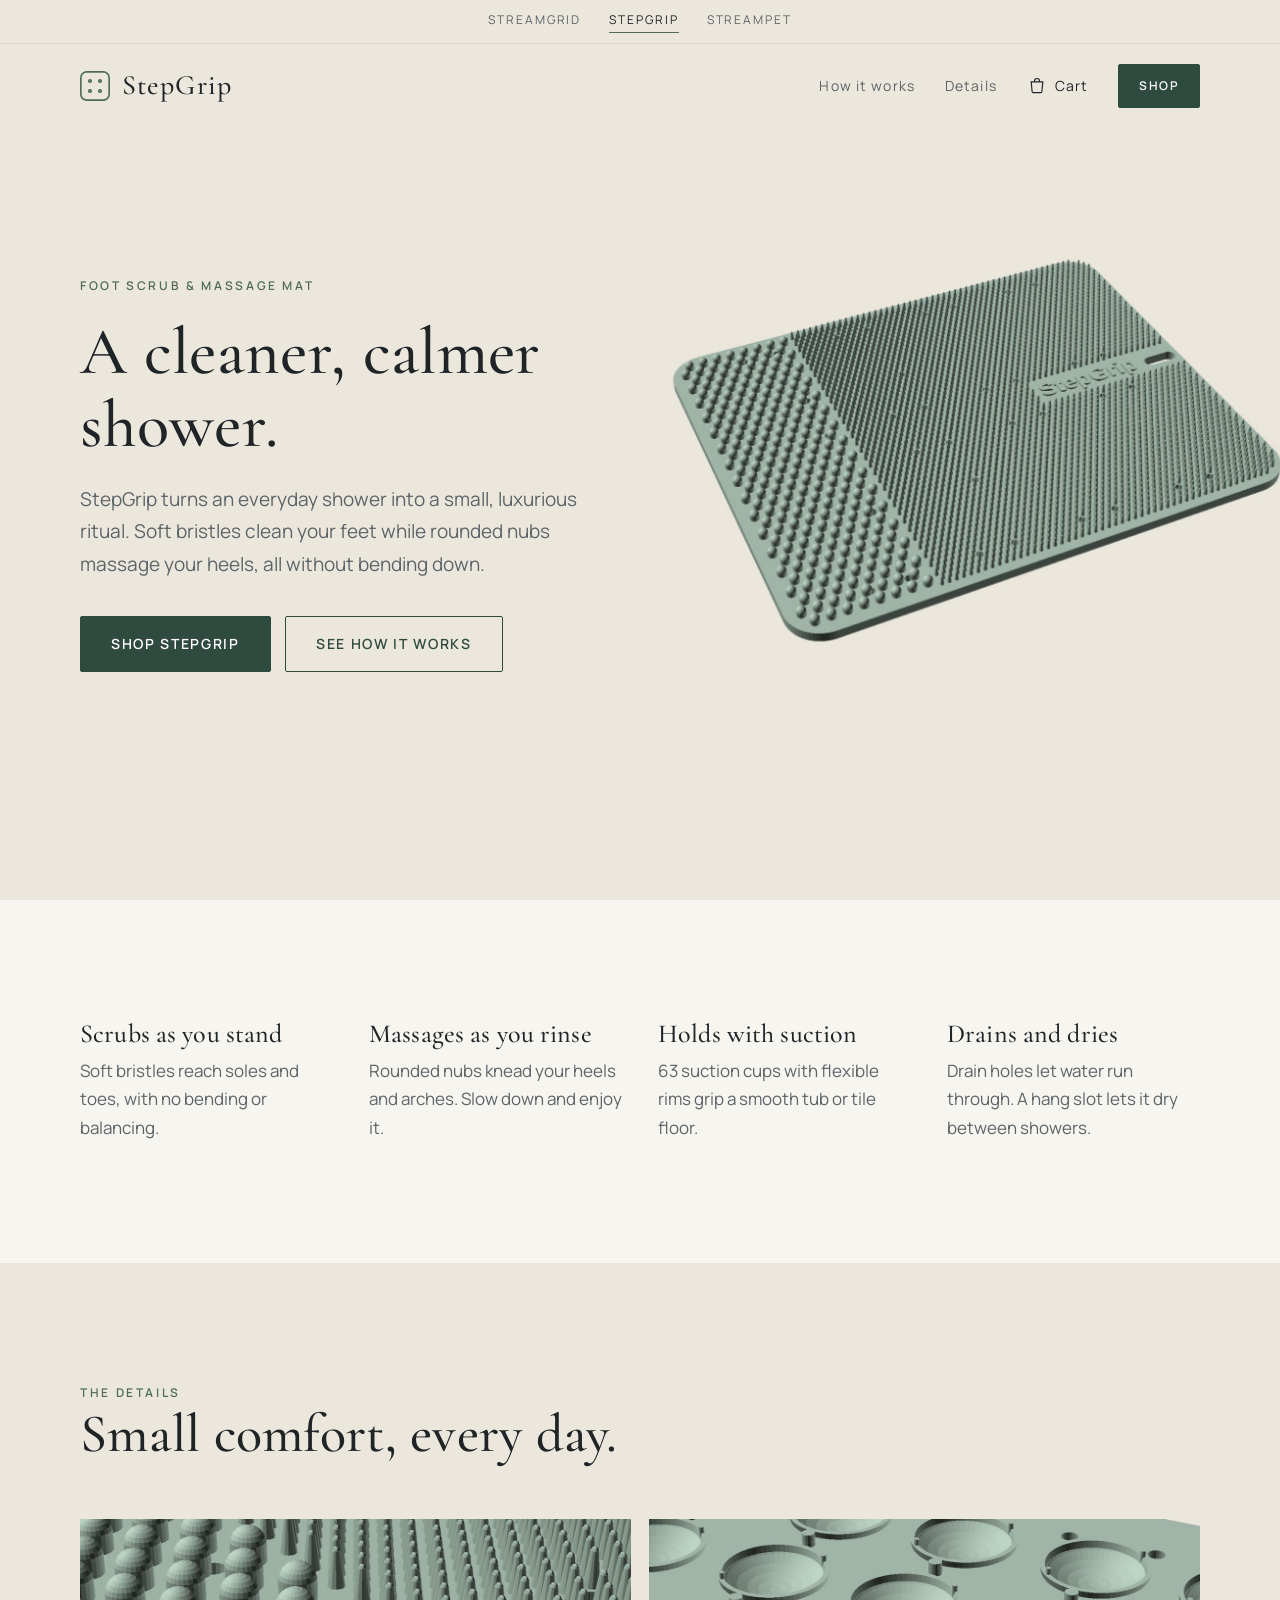
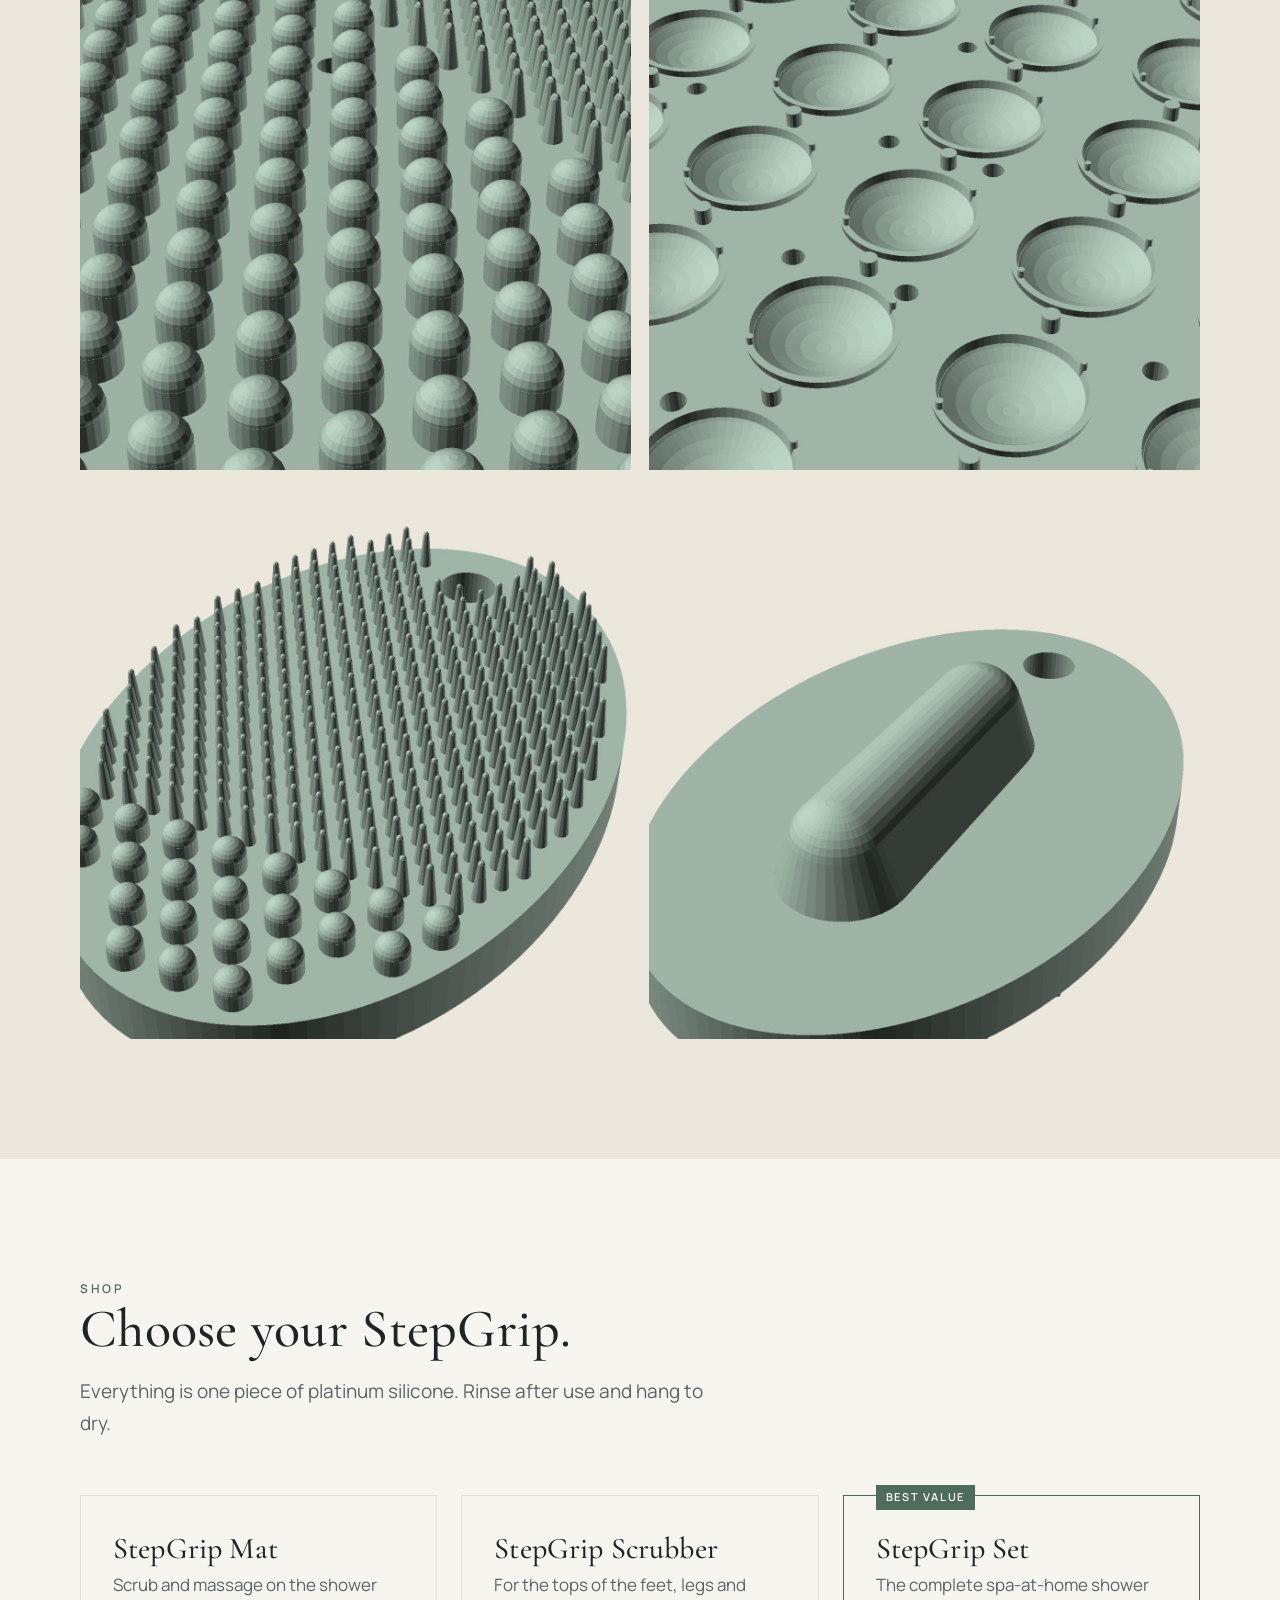
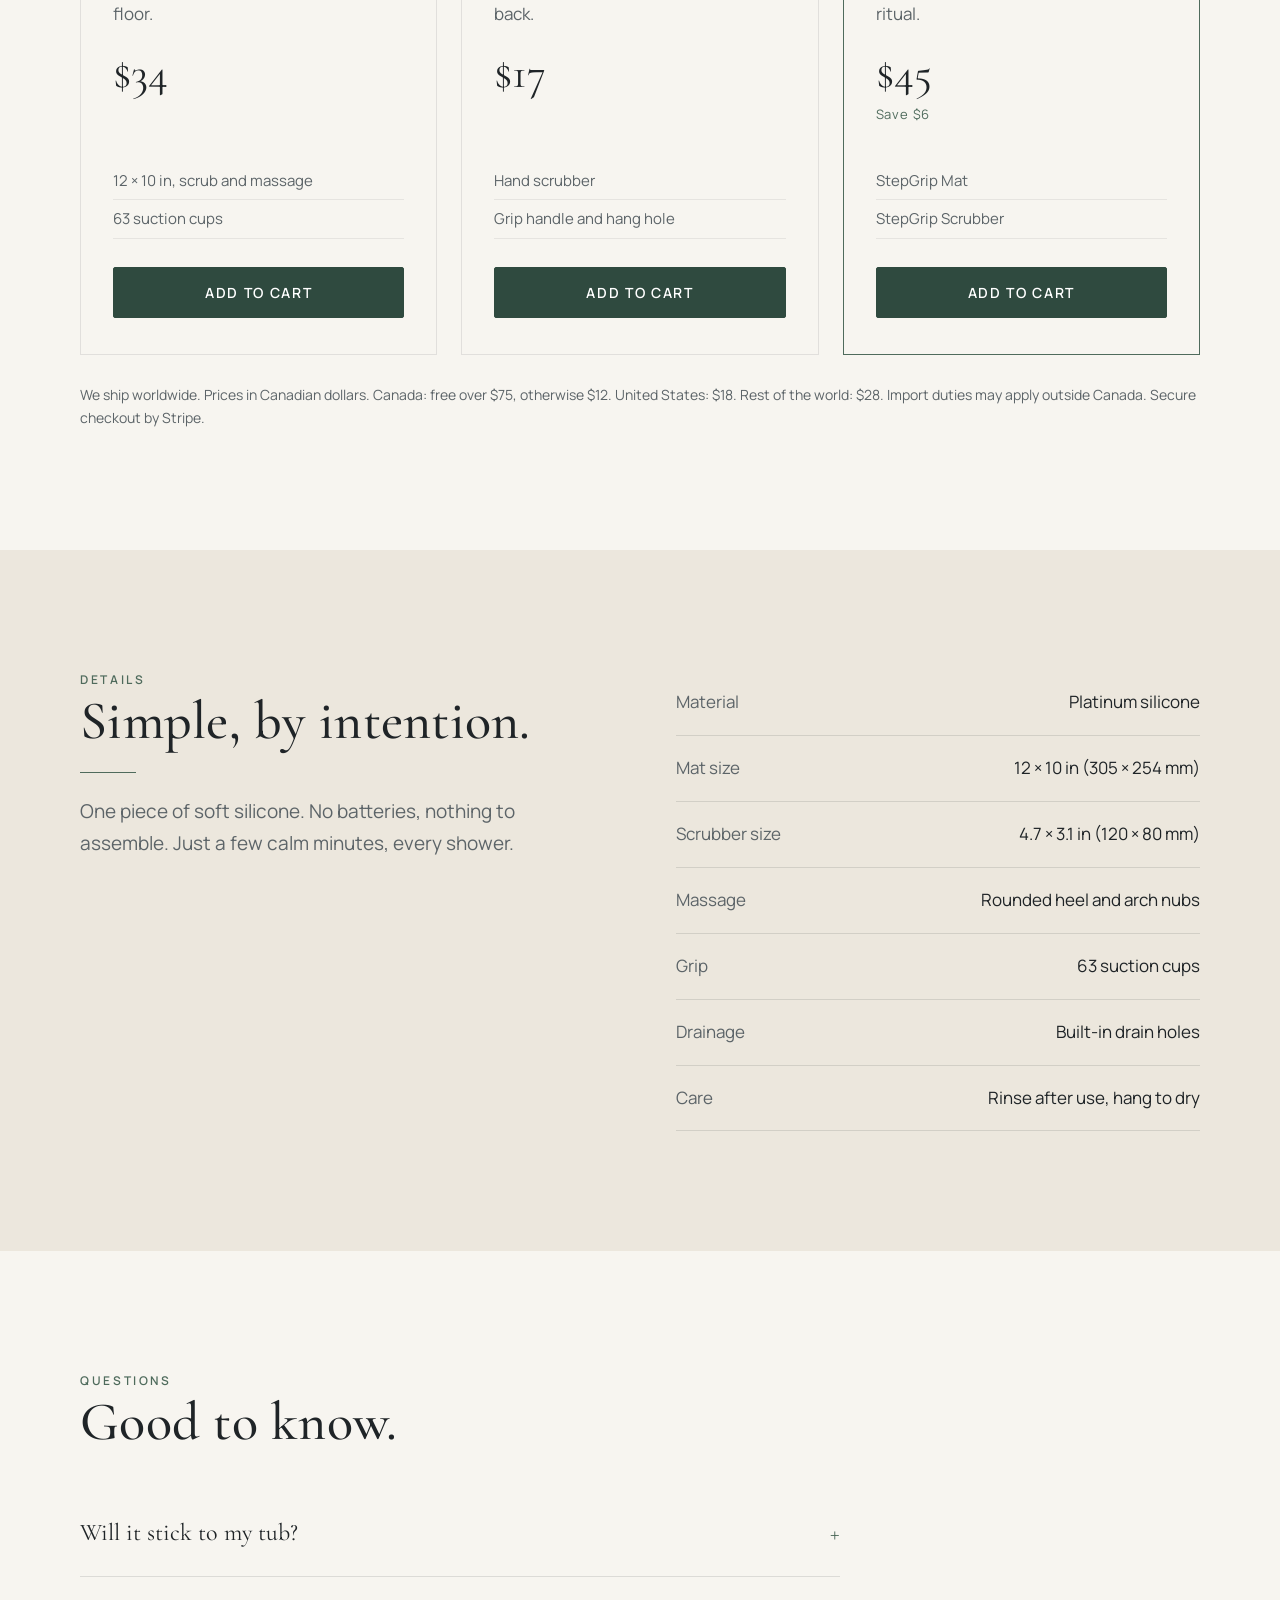
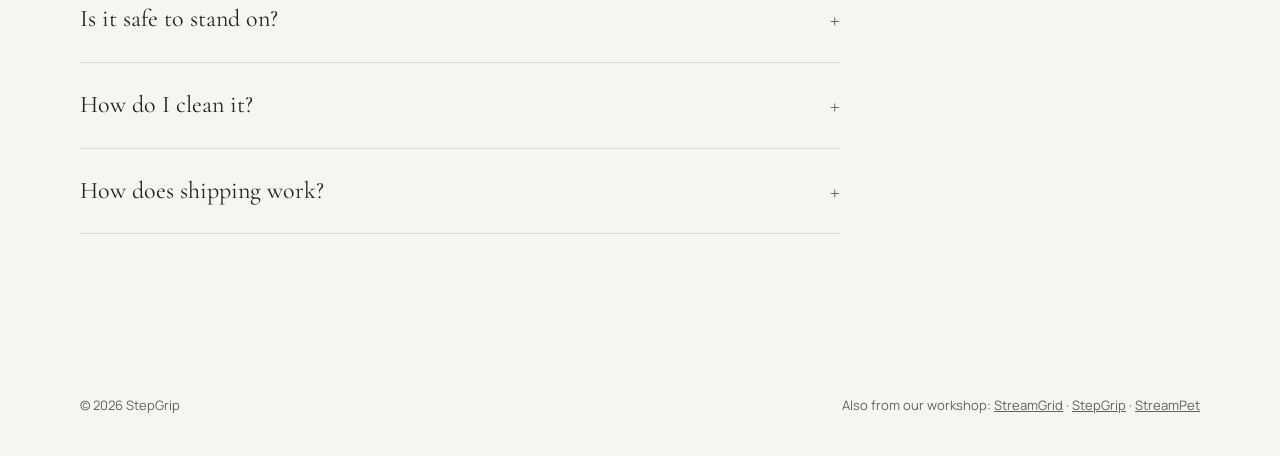
==== commit e8c34f15: "StepGrip: new 12 x 10 in product photos Co-Authored-By: Claude Opus 5.5 <noreply@anthropic.com> Clau" ====
--- a/stepgrip.html
+++ b/stepgrip.html
@@ -47,7 +47,7 @@
           <a class="btn ghost" href="#how">See how it works</a>
         </div>
       </div>
-      <div class="hero-img"><img src="assets/img/stepgrip-hero.jpg" alt="StepGrip silicone foot scrubbing mat" width="1310" height="819" fetchpriority="high"></div>
+      <div class="hero-img"><img src="assets/img/stepgrip-hero.jpg" alt="StepGrip silicone foot scrubbing mat" width="1310" height="849" fetchpriority="high"></div>
     </div>
   </section>
 
--- a/assets/site.css
+++ b/assets/site.css
@@ -200,7 +200,7 @@
   .hero .wrap { grid-template-columns: 1fr; gap: 8px; }
   .hero-text { padding: 120px 0 0; }
   .hero-img { padding-bottom: 40px; }
-  .hero-img img { width: 100%; }
+  .hero-img img { width: 100%; height: auto; }
   section { padding: 84px 0; }
   .intro, .intro.four, .steps, .details, .about, .enquire .grid { grid-template-columns: 1fr; gap: 40px; }
   .gallery { grid-template-columns: 1fr 1fr; }
